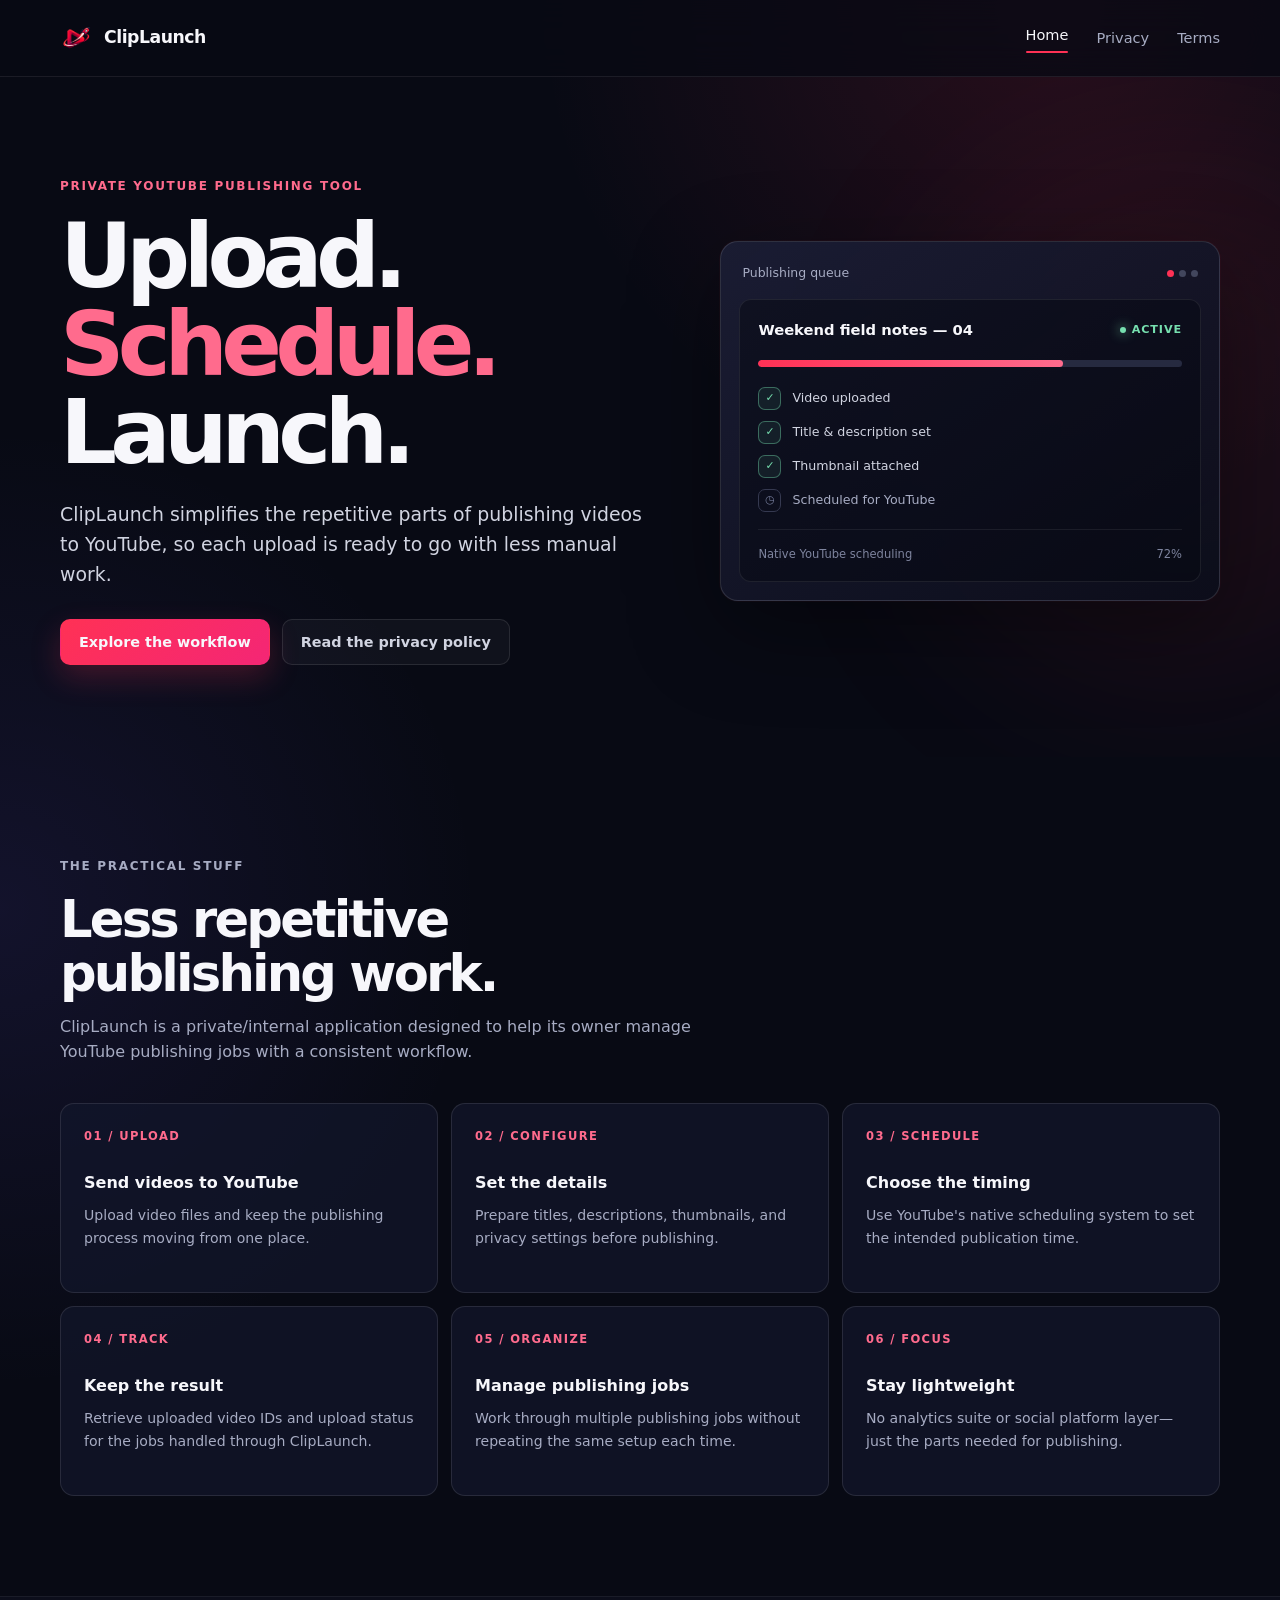
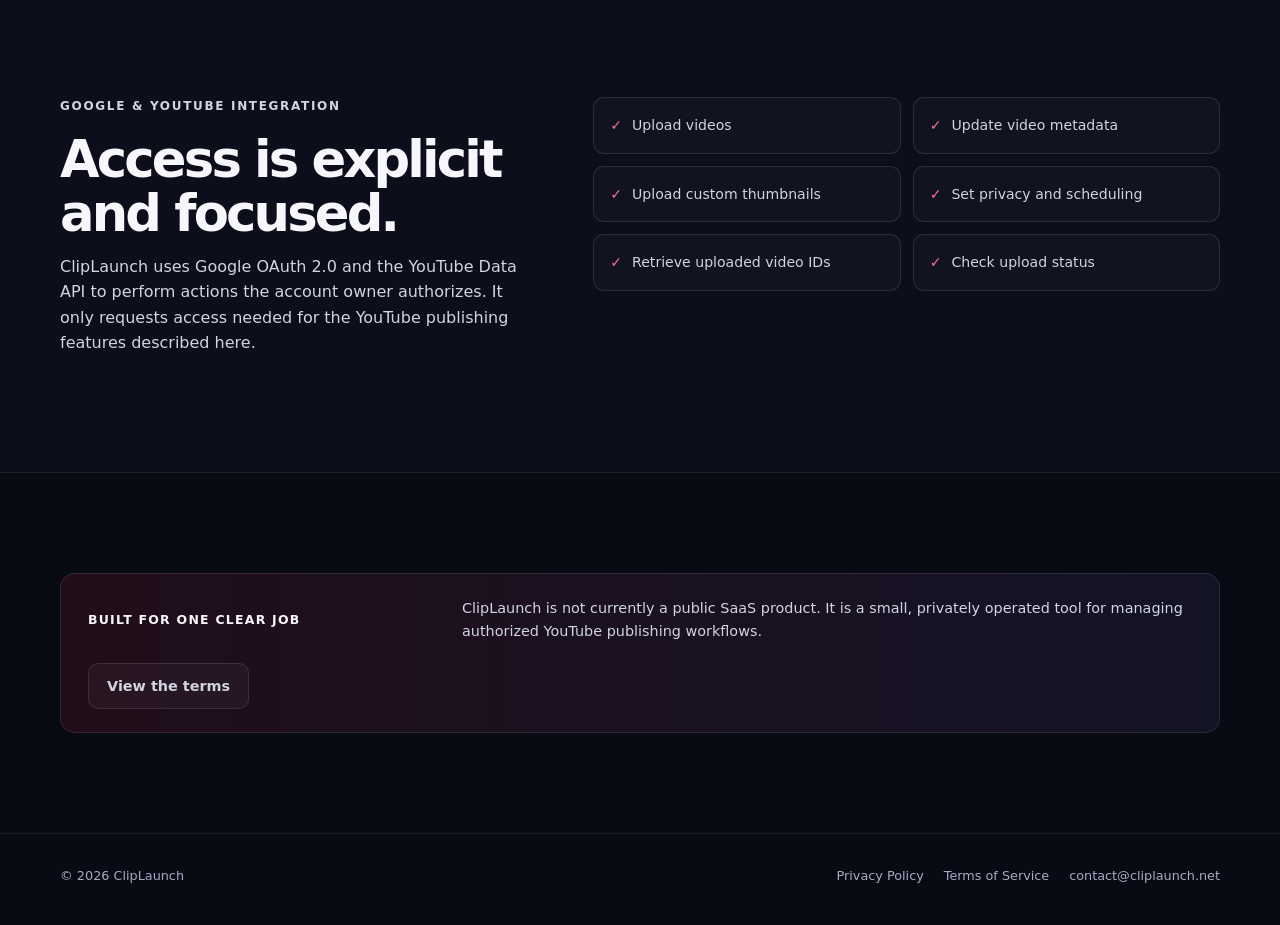
==== index.html @ d1818580 "Build ClipLaunch public website" ====
<!doctype html>
<html lang="en">
<head>
  <meta charset="utf-8">
  <meta name="viewport" content="width=device-width, initial-scale=1">
  <title>ClipLaunch — YouTube Publishing Automation</title>
  <meta name="description" content="ClipLaunch is a YouTube publishing automation tool for uploading, configuring, and scheduling videos through the YouTube Data API.">
  <meta name="theme-color" content="#080a14">
  <meta property="og:type" content="website">
  <meta property="og:title" content="ClipLaunch — YouTube Publishing Automation">
  <meta property="og:description" content="Upload, configure, and schedule YouTube videos with a focused publishing workflow.">
  <meta property="og:url" content="https://cliplaunch.net/">
  <meta property="og:image" content="https://cliplaunch.net/assets/cliplaunch-logo.png">
  <meta name="twitter:card" content="summary">
  <meta name="twitter:title" content="ClipLaunch — YouTube Publishing Automation">
  <meta name="twitter:description" content="Upload, configure, and schedule YouTube videos with a focused publishing workflow.">
  <link rel="icon" href="/assets/cliplaunch-logo.png" type="image/png">
  <link rel="stylesheet" href="/assets/styles.css">
</head>
<body>
  <a class="skip-link" href="#main">Skip to content</a>
  <header class="site-header">
    <div class="container nav">
      <a class="brand" href="/" aria-label="ClipLaunch home"><img src="/assets/cliplaunch-logo.png" alt=""><span>ClipLaunch</span></a>
      <nav class="nav-links" aria-label="Main navigation">
        <a href="/" aria-current="page">Home</a>
        <a href="/privacy">Privacy</a>
        <a href="/terms">Terms</a>
      </nav>
    </div>
  </header>

  <main id="main">
    <section class="hero">
      <div class="container hero-grid">
        <div>
          <p class="eyebrow">Private YouTube publishing tool</p>
          <h1>Upload.<br><span>Schedule.</span><br>Launch.</h1>
          <p class="lede">ClipLaunch simplifies the repetitive parts of publishing videos to YouTube, so each upload is ready to go with less manual work.</p>
          <div class="hero-actions">
            <a class="button button-primary" href="#what-it-does">Explore the workflow</a>
            <a class="button button-secondary" href="/privacy">Read the privacy policy</a>
          </div>
        </div>
        <div class="workflow-card" aria-label="Illustration of a ClipLaunch publishing job">
          <div class="workflow-top"><span>Publishing queue</span><span class="window-dots"><i></i><i></i><i></i></span></div>
          <div class="job-panel">
            <div class="job-title"><span>Weekend field notes — 04</span><span class="live-pill">Active</span></div>
            <div class="progress-track"><div class="progress-bar"></div></div>
            <div class="steps">
              <div class="step is-done"><span class="step-icon">✓</span><span>Video uploaded</span></div>
              <div class="step is-done"><span class="step-icon">✓</span><span>Title &amp; description set</span></div>
              <div class="step is-done"><span class="step-icon">✓</span><span>Thumbnail attached</span></div>
              <div class="step"><span class="step-icon">◷</span><span>Scheduled for YouTube</span></div>
            </div>
            <div class="card-foot"><span>Native YouTube scheduling</span><span>72%</span></div>
          </div>
        </div>
      </div>
    </section>

    <section class="section" id="what-it-does">
      <div class="container">
        <div class="section-heading">
          <p class="kicker">The practical stuff</p>
          <h2>Less repetitive publishing work.</h2>
          <p>ClipLaunch is a private/internal application designed to help its owner manage YouTube publishing jobs with a consistent workflow.</p>
        </div>
        <div class="feature-grid">
          <article class="feature-card"><div class="feature-number">01 / UPLOAD</div><h3>Send videos to YouTube</h3><p>Upload video files and keep the publishing process moving from one place.</p></article>
          <article class="feature-card"><div class="feature-number">02 / CONFIGURE</div><h3>Set the details</h3><p>Prepare titles, descriptions, thumbnails, and privacy settings before publishing.</p></article>
          <article class="feature-card"><div class="feature-number">03 / SCHEDULE</div><h3>Choose the timing</h3><p>Use YouTube's native scheduling system to set the intended publication time.</p></article>
          <article class="feature-card"><div class="feature-number">04 / TRACK</div><h3>Keep the result</h3><p>Retrieve uploaded video IDs and upload status for the jobs handled through ClipLaunch.</p></article>
          <article class="feature-card"><div class="feature-number">05 / ORGANIZE</div><h3>Manage publishing jobs</h3><p>Work through multiple publishing jobs without repeating the same setup each time.</p></article>
          <article class="feature-card"><div class="feature-number">06 / FOCUS</div><h3>Stay lightweight</h3><p>No analytics suite or social platform layer—just the parts needed for publishing.</p></article>
        </div>
      </div>
    </section>

    <section class="section section-tint" id="google-integration">
      <div class="container api-grid">
        <div class="api-copy">
          <p class="kicker">Google &amp; YouTube integration</p>
          <h2>Access is explicit and focused.</h2>
          <p>ClipLaunch uses Google OAuth 2.0 and the YouTube Data API to perform actions the account owner authorizes. It only requests access needed for the YouTube publishing features described here.</p>
        </div>
        <div class="api-list">
          <div class="list-item">Upload videos</div>
          <div class="list-item">Update video metadata</div>
          <div class="list-item">Upload custom thumbnails</div>
          <div class="list-item">Set privacy and scheduling</div>
          <div class="list-item">Retrieve uploaded video IDs</div>
          <div class="list-item">Check upload status</div>
        </div>
      </div>
    </section>

    <section class="section">
      <div class="container">
        <div class="trust-bar"><span class="trust-label">Built for one clear job</span><p>ClipLaunch is not currently a public SaaS product. It is a small, privately operated tool for managing authorized YouTube publishing workflows.</p><a class="button button-secondary" href="/terms">View the terms</a></div>
      </div>
    </section>
  </main>

  <footer class="site-footer">
    <div class="container footer-row"><p>© 2026 ClipLaunch</p><div class="footer-links"><a href="/privacy">Privacy Policy</a><a href="/terms">Terms of Service</a><a data-contact-email href="mailto:contact@cliplaunch.net">contact@cliplaunch.net</a></div></div>
  </footer>
  <script src="/assets/site-config.js"></script>
</body>
</html>
---- assets/styles.css ----
:root {
  --bg: #080a14;
  --bg-soft: #0d1020;
  --panel: rgba(20, 23, 41, 0.82);
  --panel-solid: #13172b;
  --line: rgba(255, 255, 255, 0.1);
  --text: #f7f7fb;
  --muted: #a7acc3;
  --muted-strong: #d1d4e1;
  --red: #ff3155;
  --pink: #ff6b8d;
  --purple: #9f83ff;
  --green: #76dfaf;
  --max: 1160px;
  color-scheme: dark;
  font-family: Inter, ui-sans-serif, system-ui, -apple-system, BlinkMacSystemFont, "Segoe UI", sans-serif;
  background: var(--bg);
  color: var(--text);
}

* { box-sizing: border-box; }
html { scroll-behavior: smooth; }
body {
  margin: 0;
  min-width: 320px;
  background:
    radial-gradient(circle at 82% 0%, rgba(255, 49, 85, 0.13), transparent 32rem),
    radial-gradient(circle at 0% 36%, rgba(117, 95, 255, 0.1), transparent 30rem),
    var(--bg);
  color: var(--text);
  line-height: 1.6;
}

body::before {
  content: "";
  position: fixed;
  inset: 0;
  z-index: -1;
  pointer-events: none;
  opacity: 0.12;
  background-image: linear-gradient(rgba(255,255,255,.05) 1px, transparent 1px), linear-gradient(90deg, rgba(255,255,255,.05) 1px, transparent 1px);
  background-size: 72px 72px;
  mask-image: linear-gradient(to bottom, black, transparent 70%);
}

a { color: inherit; }
.container { width: min(calc(100% - 40px), var(--max)); margin: 0 auto; }
.skip-link { position: absolute; left: -9999px; }
.skip-link:focus { left: 16px; top: 16px; z-index: 20; padding: 8px 12px; background: var(--text); color: var(--bg); border-radius: 8px; }

.site-header { position: sticky; top: 0; z-index: 10; border-bottom: 1px solid rgba(255,255,255,.08); background: rgba(8,10,20,.78); backdrop-filter: blur(18px); }
.nav { min-height: 76px; display: flex; align-items: center; justify-content: space-between; gap: 24px; }
.brand { display: inline-flex; align-items: center; gap: 11px; text-decoration: none; font-weight: 720; letter-spacing: -.03em; }
.brand img { width: 33px; height: 33px; object-fit: contain; }
.brand span { font-size: 1.08rem; }
.nav-links { display: flex; align-items: center; gap: 28px; color: var(--muted); font-size: .91rem; }
.nav-links a { text-decoration: none; transition: color .2s ease; }
.nav-links a:hover, .nav-links a[aria-current="page"] { color: var(--text); }
.nav-links a[aria-current="page"]::after { content: ""; display: block; height: 2px; margin-top: 4px; border-radius: 9px; background: var(--red); }

.hero { position: relative; padding: 100px 0 92px; overflow: hidden; }
.hero::after { content: ""; position: absolute; width: 520px; height: 520px; right: -160px; top: 90px; border-radius: 50%; background: rgba(255,49,85,.08); filter: blur(90px); pointer-events: none; }
.hero-grid { display: grid; grid-template-columns: minmax(0, 1.08fr) minmax(360px, .92fr); align-items: center; gap: 74px; }
.eyebrow, .kicker { margin: 0 0 17px; color: var(--pink); font-size: .75rem; font-weight: 760; letter-spacing: .14em; text-transform: uppercase; }
h1, h2, h3, p { margin-top: 0; }
h1 { max-width: 690px; margin-bottom: 22px; font-size: clamp(3.4rem, 7vw, 5.9rem); line-height: .98; letter-spacing: -.075em; }
h1 span { color: var(--pink); }
.lede { max-width: 590px; margin-bottom: 30px; color: var(--muted-strong); font-size: clamp(1.04rem, 1.8vw, 1.18rem); }
.hero-actions { display: flex; flex-wrap: wrap; gap: 12px; }
.button { display: inline-flex; align-items: center; justify-content: center; min-height: 46px; padding: 0 18px; border: 1px solid transparent; border-radius: 10px; font-size: .9rem; font-weight: 700; text-decoration: none; transition: transform .2s ease, border-color .2s ease, background .2s ease; }
.button:hover { transform: translateY(-2px); }
.button-primary { background: linear-gradient(135deg, var(--red), #f42675); box-shadow: 0 12px 30px rgba(255,49,85,.22); }
.button-secondary { border-color: var(--line); background: rgba(255,255,255,.035); color: var(--muted-strong); }
.button-secondary:hover { border-color: rgba(255,255,255,.22); background: rgba(255,255,255,.08); }

.workflow-card { position: relative; z-index: 1; padding: 18px; border: 1px solid rgba(255,255,255,.12); border-radius: 18px; background: linear-gradient(145deg, rgba(27,29,52,.96), rgba(12,14,27,.92)); box-shadow: 0 28px 90px rgba(0,0,0,.38), 0 0 0 1px rgba(255,49,85,.04); }
.workflow-top { display: flex; align-items: center; justify-content: space-between; padding: 3px 3px 16px; color: var(--muted); font-size: .78rem; }
.window-dots { display: flex; gap: 5px; }
.window-dots i { width: 7px; height: 7px; border-radius: 50%; background: #42465d; }
.window-dots i:first-child { background: var(--red); }
.job-panel { padding: 18px; border: 1px solid rgba(255,255,255,.08); border-radius: 12px; background: rgba(5,7,16,.46); }
.job-title { display: flex; justify-content: space-between; gap: 12px; margin-bottom: 18px; font-size: .92rem; font-weight: 700; }
.live-pill { display: inline-flex; align-items: center; gap: 6px; color: var(--green); font-size: .7rem; font-weight: 750; text-transform: uppercase; letter-spacing: .08em; }
.live-pill::before { content: ""; width: 6px; height: 6px; border-radius: 50%; background: var(--green); box-shadow: 0 0 12px var(--green); }
.progress-track { height: 7px; margin-bottom: 20px; border-radius: 10px; background: #262a40; overflow: hidden; }
.progress-bar { width: 72%; height: 100%; border-radius: inherit; background: linear-gradient(90deg, var(--red), var(--pink)); }
.steps { display: grid; gap: 11px; }
.step { display: flex; align-items: center; gap: 11px; color: var(--muted); font-size: .79rem; }
.step.is-done { color: var(--muted-strong); }
.step-icon { display: grid; place-items: center; width: 23px; height: 23px; border: 1px solid #353950; border-radius: 7px; color: #777e9d; font-size: .68rem; }
.step.is-done .step-icon { border-color: rgba(118,223,175,.4); color: var(--green); background: rgba(118,223,175,.08); }
.card-foot { display: flex; justify-content: space-between; gap: 12px; margin-top: 17px; padding-top: 15px; border-top: 1px solid rgba(255,255,255,.07); color: #7e849e; font-size: .72rem; }

.section { padding: 100px 0; }
.section-tint { border-top: 1px solid rgba(255,255,255,.06); border-bottom: 1px solid rgba(255,255,255,.06); background: rgba(16,18,34,.52); }
.section-heading { max-width: 670px; margin-bottom: 38px; }
h2 { margin-bottom: 13px; font-size: clamp(2rem, 4vw, 3.25rem); line-height: 1.05; letter-spacing: -.055em; }
.section-heading p { color: var(--muted); }
.feature-grid { display: grid; grid-template-columns: repeat(3, 1fr); gap: 13px; }
.feature-card { min-height: 190px; padding: 23px; border: 1px solid var(--line); border-radius: 14px; background: rgba(19,23,43,.72); }
.feature-number { margin-bottom: 25px; color: var(--pink); font-size: .72rem; font-weight: 760; letter-spacing: .12em; }
.feature-card h3 { margin-bottom: 8px; font-size: 1rem; }
.feature-card p { margin-bottom: 0; color: var(--muted); font-size: .88rem; }
.api-grid { display: grid; grid-template-columns: .85fr 1.15fr; gap: 70px; align-items: start; }
.api-copy p { color: var(--muted-strong); }
.api-list { display: grid; grid-template-columns: 1fr 1fr; gap: 12px; }
.list-item { display: flex; gap: 10px; padding: 16px; border: 1px solid var(--line); border-radius: 11px; color: var(--muted-strong); font-size: .88rem; background: rgba(255,255,255,.025); }
.list-item::before { content: "✓"; color: var(--pink); font-weight: 800; }
.trust-bar { display: flex; flex-wrap: wrap; align-items: center; justify-content: space-between; gap: 20px; padding: 23px 27px; border: 1px solid rgba(255,255,255,.1); border-radius: 15px; background: linear-gradient(90deg, rgba(255,49,85,.1), rgba(159,131,255,.08)); }
.trust-bar p { margin: 0; max-width: 730px; color: var(--muted-strong); font-size: .9rem; }
.trust-label { color: var(--text); font-size: .78rem; font-weight: 750; letter-spacing: .1em; text-transform: uppercase; }

.page-hero { padding: 80px 0 54px; border-bottom: 1px solid rgba(255,255,255,.07); }
.page-hero h1 { max-width: 760px; margin-bottom: 15px; font-size: clamp(2.8rem, 6vw, 4.6rem); }
.page-hero p { max-width: 690px; margin-bottom: 0; color: var(--muted); }
.legal-layout { display: grid; grid-template-columns: 190px minmax(0, 760px); gap: 75px; padding: 66px 0 105px; }
.legal-aside { position: sticky; top: 110px; align-self: start; }
.legal-aside p { color: var(--muted); font-size: .78rem; }
.legal-nav { display: grid; gap: 10px; padding-left: 13px; border-left: 1px solid var(--line); }
.legal-nav a { color: var(--muted); font-size: .8rem; text-decoration: none; }
.legal-nav a:hover { color: var(--pink); }
.legal-content h2 { margin: 44px 0 13px; font-size: 1.5rem; letter-spacing: -.035em; }
.legal-content h2:first-child { margin-top: 0; }
.legal-content h3 { margin: 27px 0 8px; font-size: 1rem; }
.legal-content p, .legal-content li { color: var(--muted-strong); font-size: .94rem; }
.legal-content ul { margin: 0 0 20px; padding-left: 22px; }
.legal-content li { margin: 7px 0; }
.legal-content a { color: var(--pink); }
.notice { margin: 0 0 35px; padding: 17px 19px; border-left: 3px solid var(--pink); background: rgba(255,49,85,.07); color: var(--muted-strong); font-size: .88rem; }

.site-footer { padding: 32px 0 38px; border-top: 1px solid rgba(255,255,255,.08); }
.footer-row { display: flex; align-items: center; justify-content: space-between; gap: 22px; }
.footer-row p, .footer-links { margin: 0; color: var(--muted); font-size: .8rem; }
.footer-links { display: flex; flex-wrap: wrap; gap: 20px; }
.footer-links a { text-decoration: none; }
.footer-links a:hover { color: var(--text); }

@media (max-width: 820px) {
  .hero-grid, .api-grid { grid-template-columns: 1fr; gap: 44px; }
  .hero { padding-top: 70px; }
  .feature-grid { grid-template-columns: 1fr 1fr; }
  .legal-layout { grid-template-columns: 1fr; gap: 34px; }
  .legal-aside { position: static; }
  .legal-nav { display: flex; flex-wrap: wrap; gap: 12px 20px; padding: 0; border: 0; }
}

@media (max-width: 560px) {
  .container { width: min(calc(100% - 30px), var(--max)); }
  .nav { min-height: 68px; }
  .nav-links { gap: 13px; font-size: .78rem; }
  .nav-links a[aria-current="page"]::after { margin-top: 2px; }
  h1 { font-size: clamp(3rem, 17vw, 4.2rem); }
  .hero { padding: 58px 0 70px; }
  .section { padding: 70px 0; }
  .feature-grid, .api-list { grid-template-columns: 1fr; }
  .workflow-card { padding: 12px; }
  .job-panel { padding: 14px; }
  .footer-row { align-items: flex-start; flex-direction: column; }
}
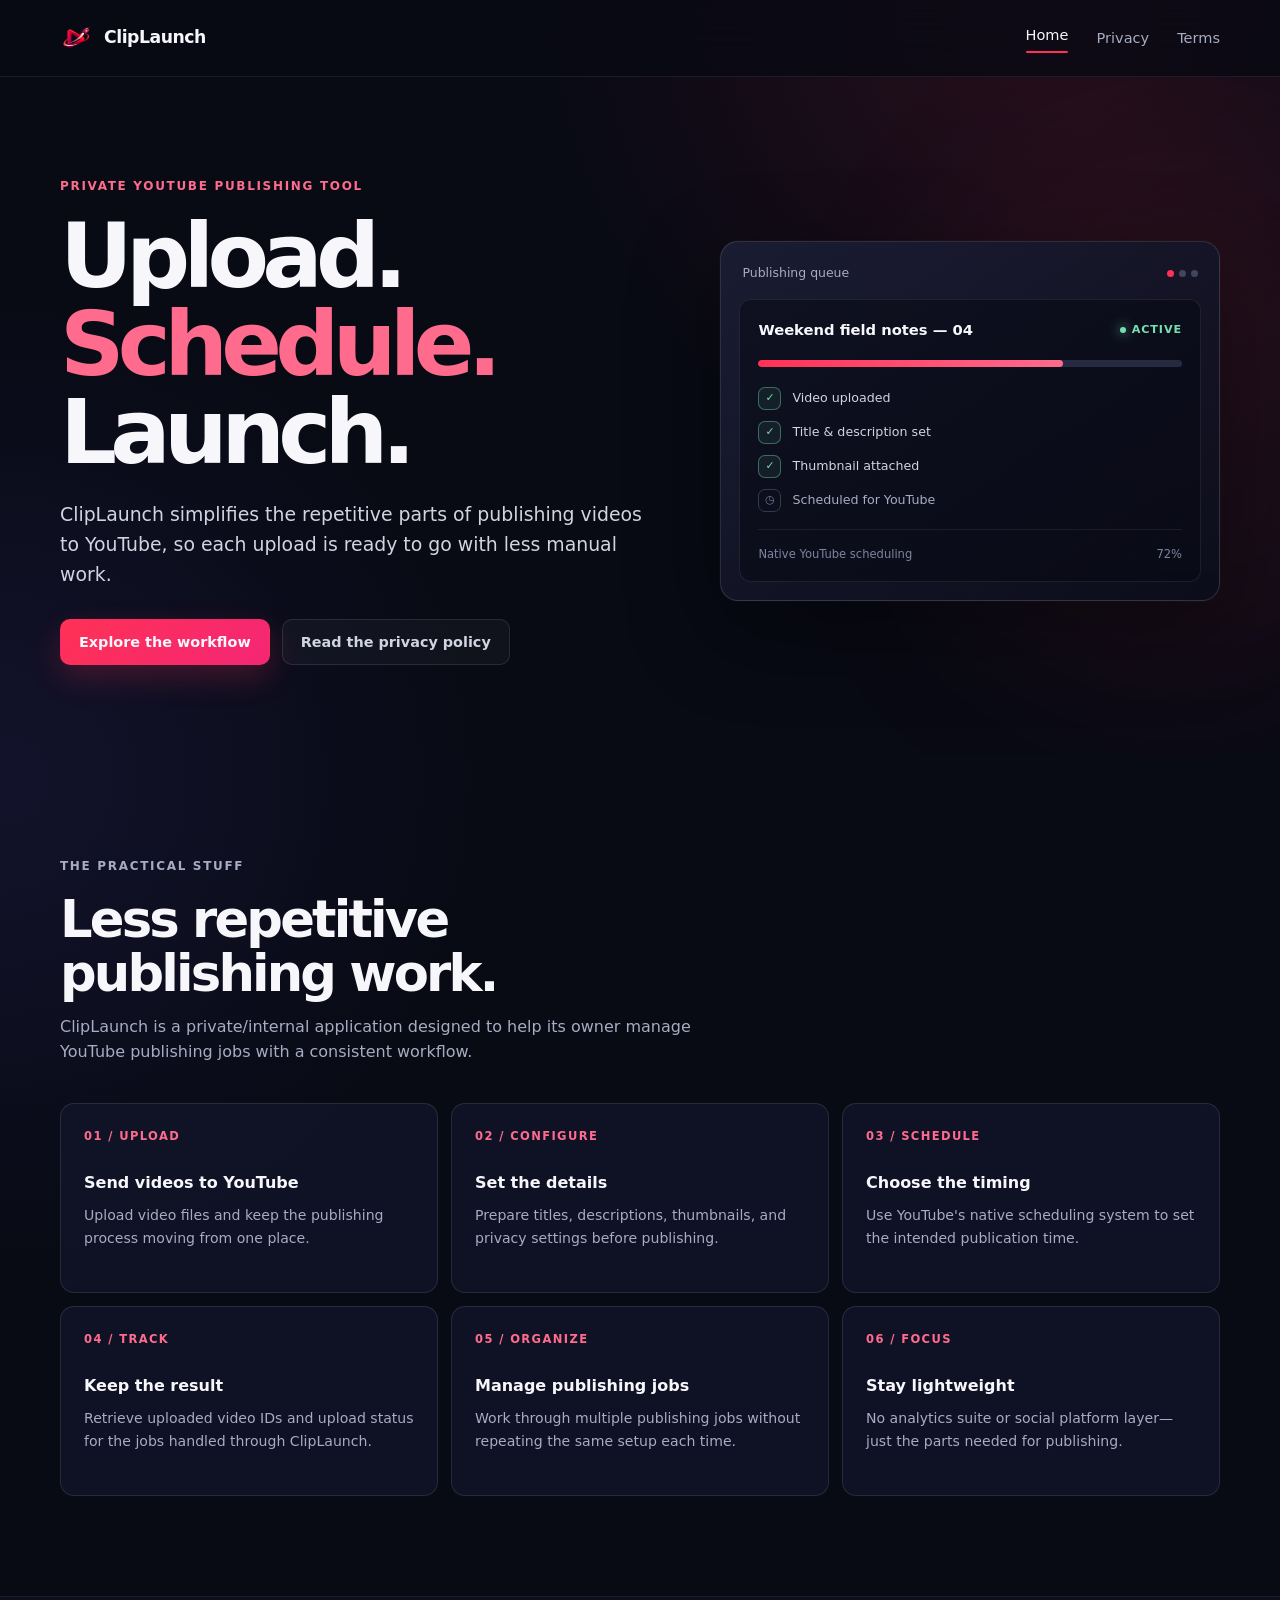
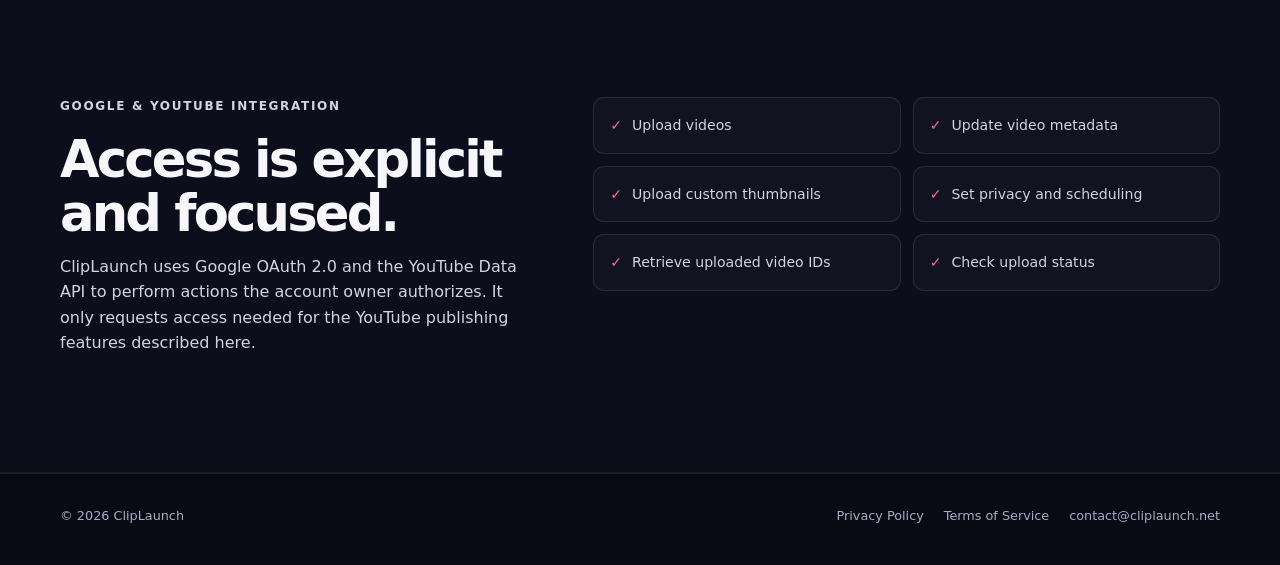
==== commit 02b25cbd: "Remove homepage trust section" ====
--- a/index.html
+++ b/index.html
@@ -95,11 +95,6 @@
       </div>
     </section>
 
-    <section class="section">
-      <div class="container">
-        <div class="trust-bar"><span class="trust-label">Built for one clear job</span><p>ClipLaunch is not currently a public SaaS product. It is a small, privately operated tool for managing authorized YouTube publishing workflows.</p><a class="button button-secondary" href="/terms">View the terms</a></div>
-      </div>
-    </section>
   </main>
 
   <footer class="site-footer">
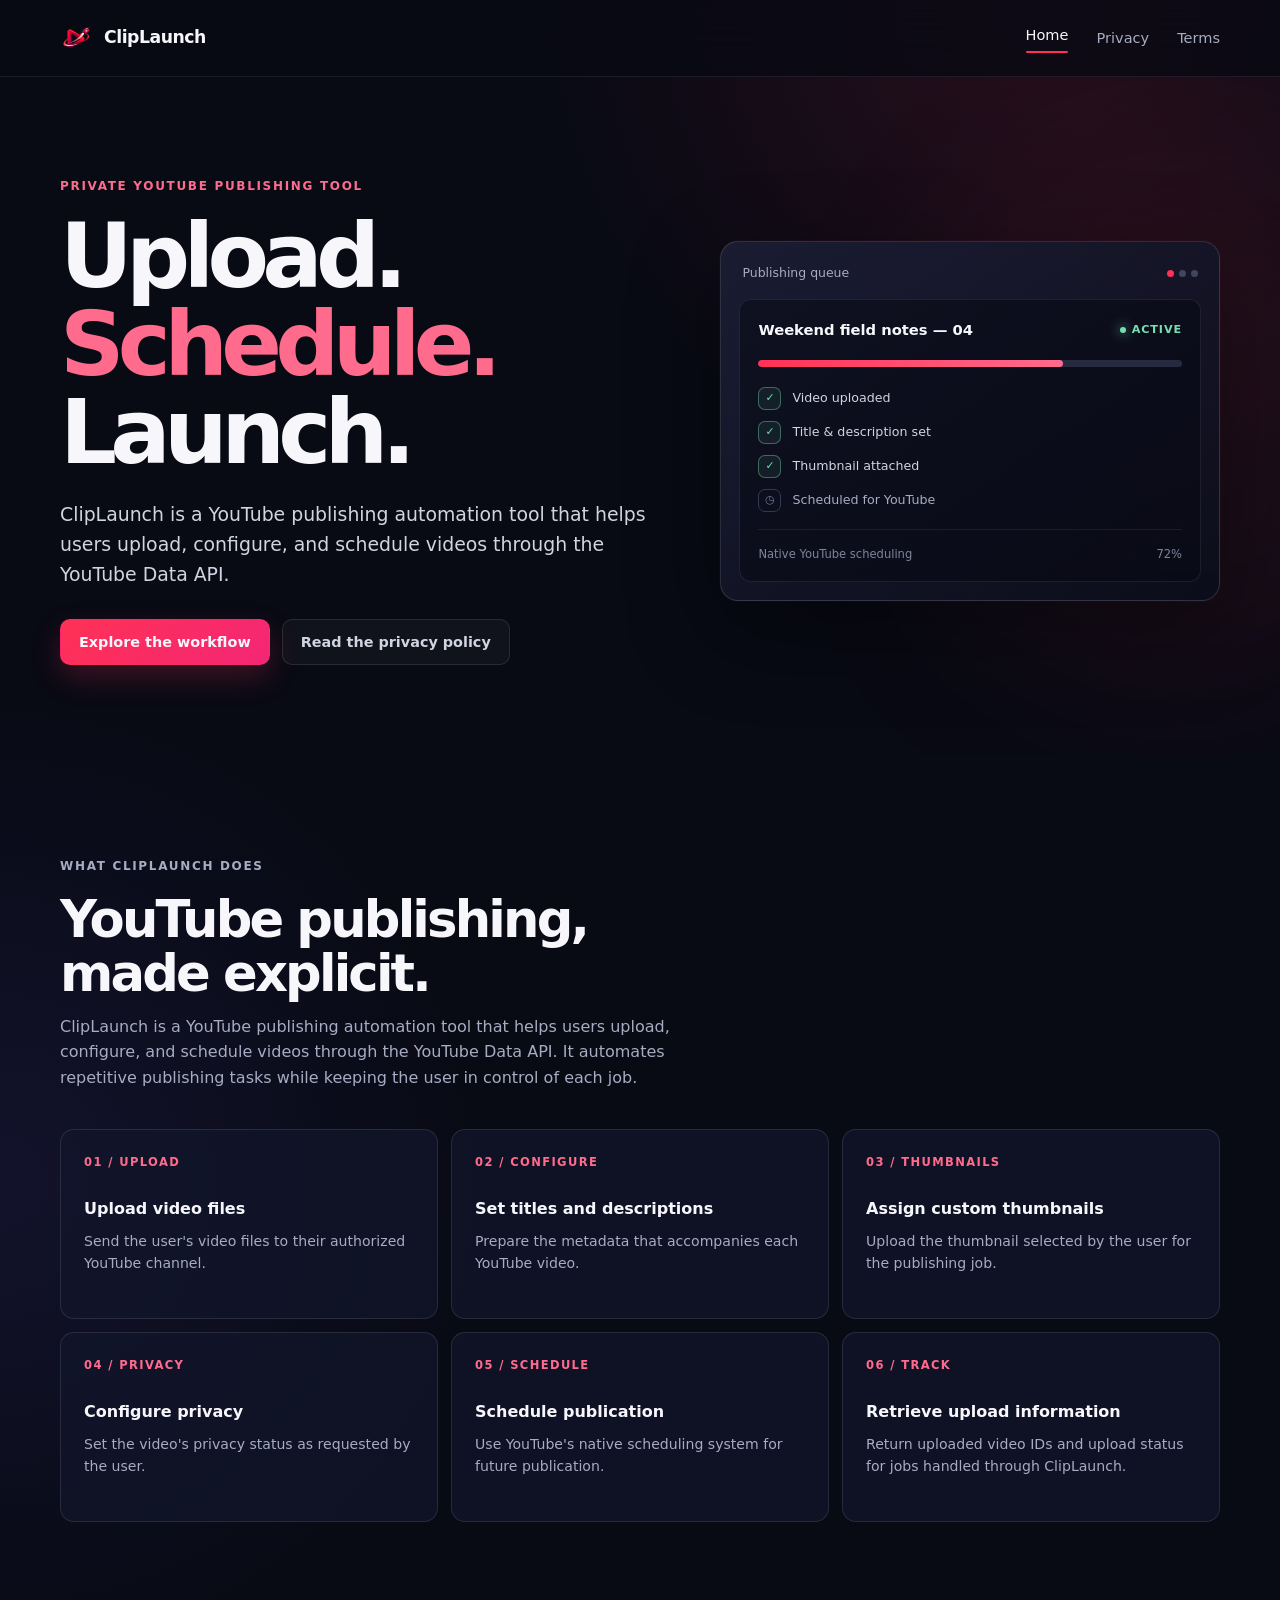
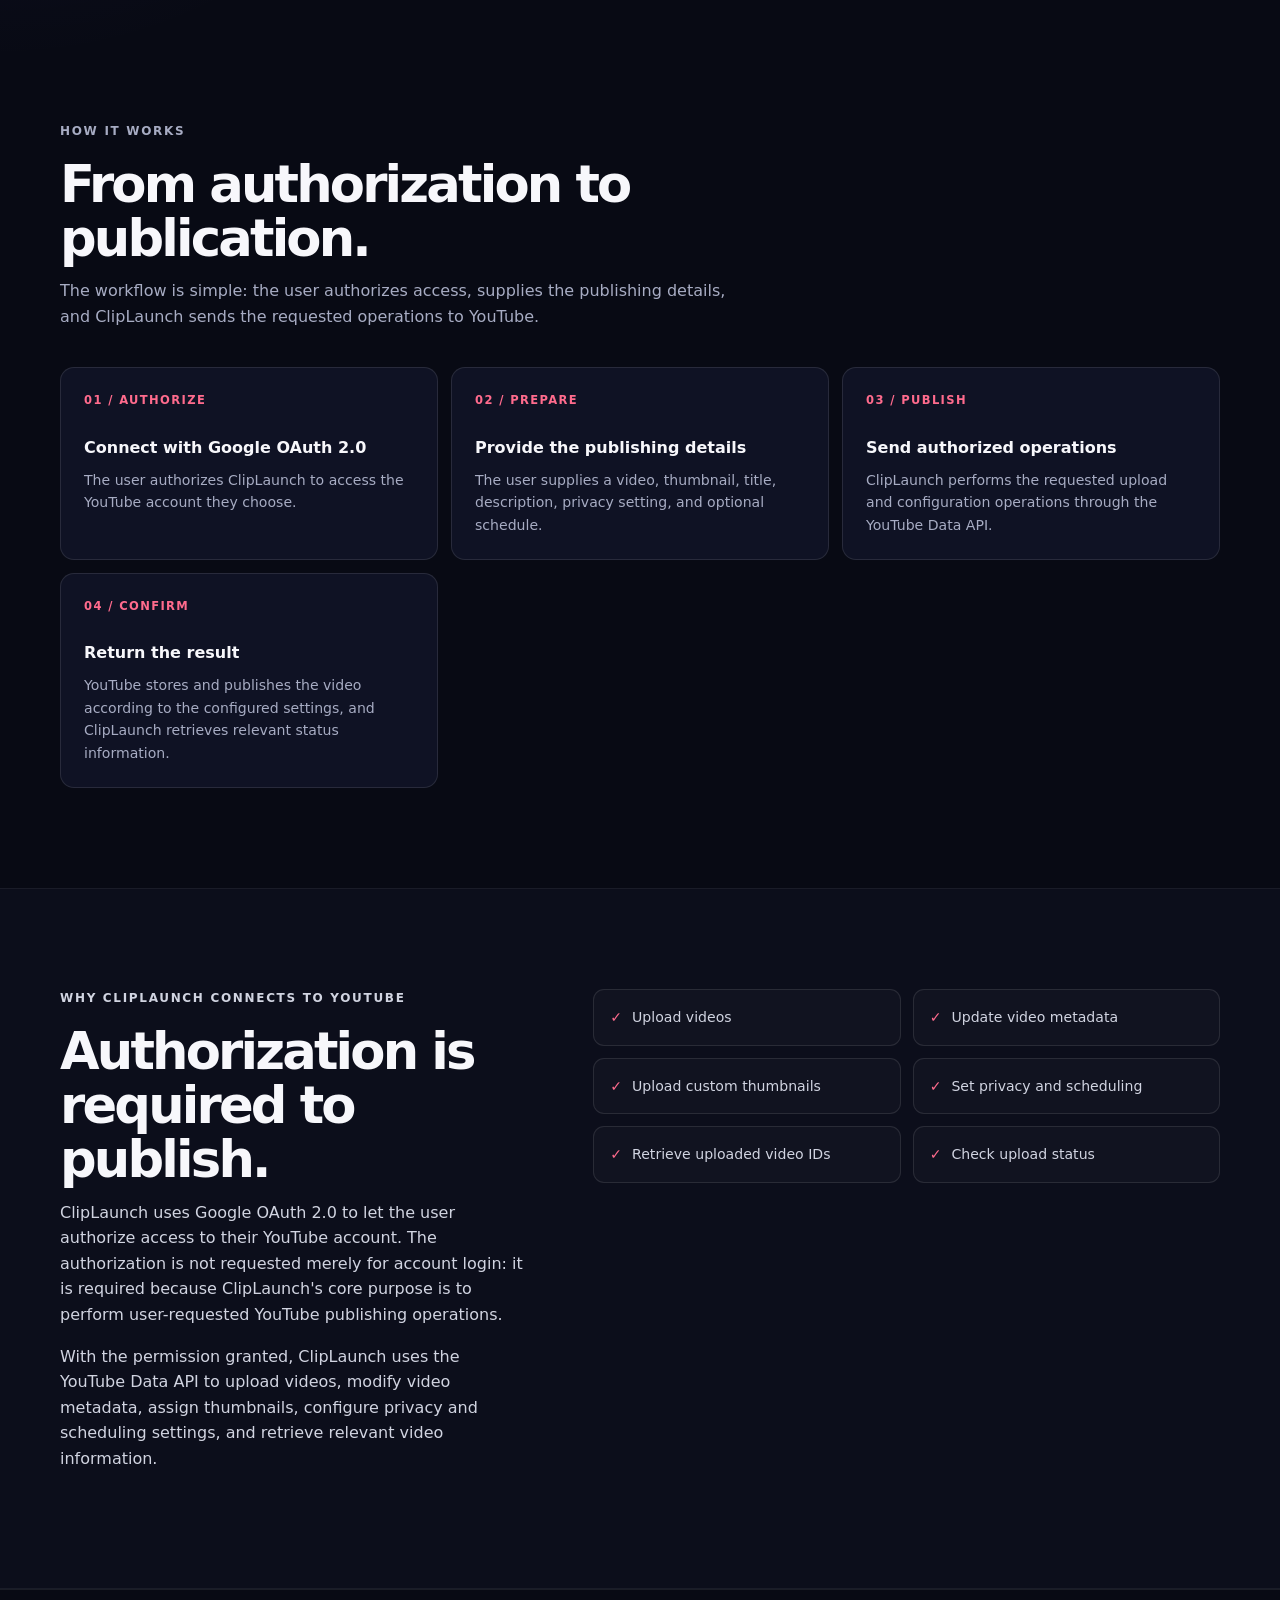
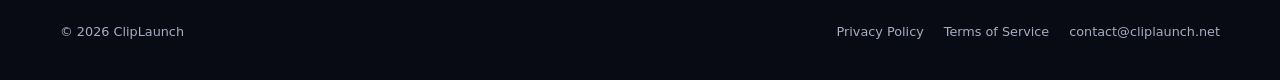
==== commit f5be1859: "Clarify homepage purpose for OAuth review" ====
--- a/index.html
+++ b/index.html
@@ -24,8 +24,8 @@
       <a class="brand" href="/" aria-label="ClipLaunch home"><img src="/assets/cliplaunch-logo.png" alt=""><span>ClipLaunch</span></a>
       <nav class="nav-links" aria-label="Main navigation">
         <a href="/" aria-current="page">Home</a>
-        <a href="/privacy">Privacy</a>
-        <a href="/terms">Terms</a>
+        <a href="/privacy/">Privacy</a>
+        <a href="/terms/">Terms</a>
       </nav>
     </div>
   </header>
@@ -36,10 +36,10 @@
         <div>
           <p class="eyebrow">Private YouTube publishing tool</p>
           <h1>Upload.<br><span>Schedule.</span><br>Launch.</h1>
-          <p class="lede">ClipLaunch simplifies the repetitive parts of publishing videos to YouTube, so each upload is ready to go with less manual work.</p>
+          <p class="lede">ClipLaunch is a YouTube publishing automation tool that helps users upload, configure, and schedule videos through the YouTube Data API.</p>
           <div class="hero-actions">
             <a class="button button-primary" href="#what-it-does">Explore the workflow</a>
-            <a class="button button-secondary" href="/privacy">Read the privacy policy</a>
+            <a class="button button-secondary" href="/privacy/">Read the privacy policy</a>
           </div>
         </div>
         <div class="workflow-card" aria-label="Illustration of a ClipLaunch publishing job">
@@ -62,27 +62,44 @@
     <section class="section" id="what-it-does">
       <div class="container">
         <div class="section-heading">
-          <p class="kicker">The practical stuff</p>
-          <h2>Less repetitive publishing work.</h2>
-          <p>ClipLaunch is a private/internal application designed to help its owner manage YouTube publishing jobs with a consistent workflow.</p>
+          <p class="kicker">What ClipLaunch does</p>
+          <h2>YouTube publishing, made explicit.</h2>
+          <p>ClipLaunch is a YouTube publishing automation tool that helps users upload, configure, and schedule videos through the YouTube Data API. It automates repetitive publishing tasks while keeping the user in control of each job.</p>
         </div>
         <div class="feature-grid">
-          <article class="feature-card"><div class="feature-number">01 / UPLOAD</div><h3>Send videos to YouTube</h3><p>Upload video files and keep the publishing process moving from one place.</p></article>
-          <article class="feature-card"><div class="feature-number">02 / CONFIGURE</div><h3>Set the details</h3><p>Prepare titles, descriptions, thumbnails, and privacy settings before publishing.</p></article>
-          <article class="feature-card"><div class="feature-number">03 / SCHEDULE</div><h3>Choose the timing</h3><p>Use YouTube's native scheduling system to set the intended publication time.</p></article>
-          <article class="feature-card"><div class="feature-number">04 / TRACK</div><h3>Keep the result</h3><p>Retrieve uploaded video IDs and upload status for the jobs handled through ClipLaunch.</p></article>
-          <article class="feature-card"><div class="feature-number">05 / ORGANIZE</div><h3>Manage publishing jobs</h3><p>Work through multiple publishing jobs without repeating the same setup each time.</p></article>
-          <article class="feature-card"><div class="feature-number">06 / FOCUS</div><h3>Stay lightweight</h3><p>No analytics suite or social platform layer—just the parts needed for publishing.</p></article>
+          <article class="feature-card"><div class="feature-number">01 / UPLOAD</div><h3>Upload video files</h3><p>Send the user's video files to their authorized YouTube channel.</p></article>
+          <article class="feature-card"><div class="feature-number">02 / CONFIGURE</div><h3>Set titles and descriptions</h3><p>Prepare the metadata that accompanies each YouTube video.</p></article>
+          <article class="feature-card"><div class="feature-number">03 / THUMBNAILS</div><h3>Assign custom thumbnails</h3><p>Upload the thumbnail selected by the user for the publishing job.</p></article>
+          <article class="feature-card"><div class="feature-number">04 / PRIVACY</div><h3>Configure privacy</h3><p>Set the video's privacy status as requested by the user.</p></article>
+          <article class="feature-card"><div class="feature-number">05 / SCHEDULE</div><h3>Schedule publication</h3><p>Use YouTube's native scheduling system for future publication.</p></article>
+          <article class="feature-card"><div class="feature-number">06 / TRACK</div><h3>Retrieve upload information</h3><p>Return uploaded video IDs and upload status for jobs handled through ClipLaunch.</p></article>
         </div>
       </div>
     </section>
 
-    <section class="section section-tint" id="google-integration">
+    <section class="section" id="how-it-works">
+      <div class="container">
+        <div class="section-heading">
+          <p class="kicker">How it works</p>
+          <h2>From authorization to publication.</h2>
+          <p>The workflow is simple: the user authorizes access, supplies the publishing details, and ClipLaunch sends the requested operations to YouTube.</p>
+        </div>
+        <div class="feature-grid">
+          <article class="feature-card"><div class="feature-number">01 / AUTHORIZE</div><h3>Connect with Google OAuth 2.0</h3><p>The user authorizes ClipLaunch to access the YouTube account they choose.</p></article>
+          <article class="feature-card"><div class="feature-number">02 / PREPARE</div><h3>Provide the publishing details</h3><p>The user supplies a video, thumbnail, title, description, privacy setting, and optional schedule.</p></article>
+          <article class="feature-card"><div class="feature-number">03 / PUBLISH</div><h3>Send authorized operations</h3><p>ClipLaunch performs the requested upload and configuration operations through the YouTube Data API.</p></article>
+          <article class="feature-card"><div class="feature-number">04 / CONFIRM</div><h3>Return the result</h3><p>YouTube stores and publishes the video according to the configured settings, and ClipLaunch retrieves relevant status information.</p></article>
+        </div>
+      </div>
+    </section>
+
+    <section class="section section-tint" id="why-youtube">
       <div class="container api-grid">
         <div class="api-copy">
-          <p class="kicker">Google &amp; YouTube integration</p>
-          <h2>Access is explicit and focused.</h2>
-          <p>ClipLaunch uses Google OAuth 2.0 and the YouTube Data API to perform actions the account owner authorizes. It only requests access needed for the YouTube publishing features described here.</p>
+          <p class="kicker">Why ClipLaunch connects to YouTube</p>
+          <h2>Authorization is required to publish.</h2>
+          <p>ClipLaunch uses Google OAuth 2.0 to let the user authorize access to their YouTube account. The authorization is not requested merely for account login: it is required because ClipLaunch's core purpose is to perform user-requested YouTube publishing operations.</p>
+          <p>With the permission granted, ClipLaunch uses the YouTube Data API to upload videos, modify video metadata, assign thumbnails, configure privacy and scheduling settings, and retrieve relevant video information.</p>
         </div>
         <div class="api-list">
           <div class="list-item">Upload videos</div>
@@ -98,7 +115,7 @@
   </main>
 
   <footer class="site-footer">
-    <div class="container footer-row"><p>© 2026 ClipLaunch</p><div class="footer-links"><a href="/privacy">Privacy Policy</a><a href="/terms">Terms of Service</a><a data-contact-email href="mailto:contact@cliplaunch.net">contact@cliplaunch.net</a></div></div>
+    <div class="container footer-row"><p>© 2026 ClipLaunch</p><div class="footer-links"><a href="/privacy/">Privacy Policy</a><a href="/terms/">Terms of Service</a><a data-contact-email href="mailto:contact@cliplaunch.net">contact@cliplaunch.net</a></div></div>
   </footer>
   <script src="/assets/site-config.js"></script>
 </body>
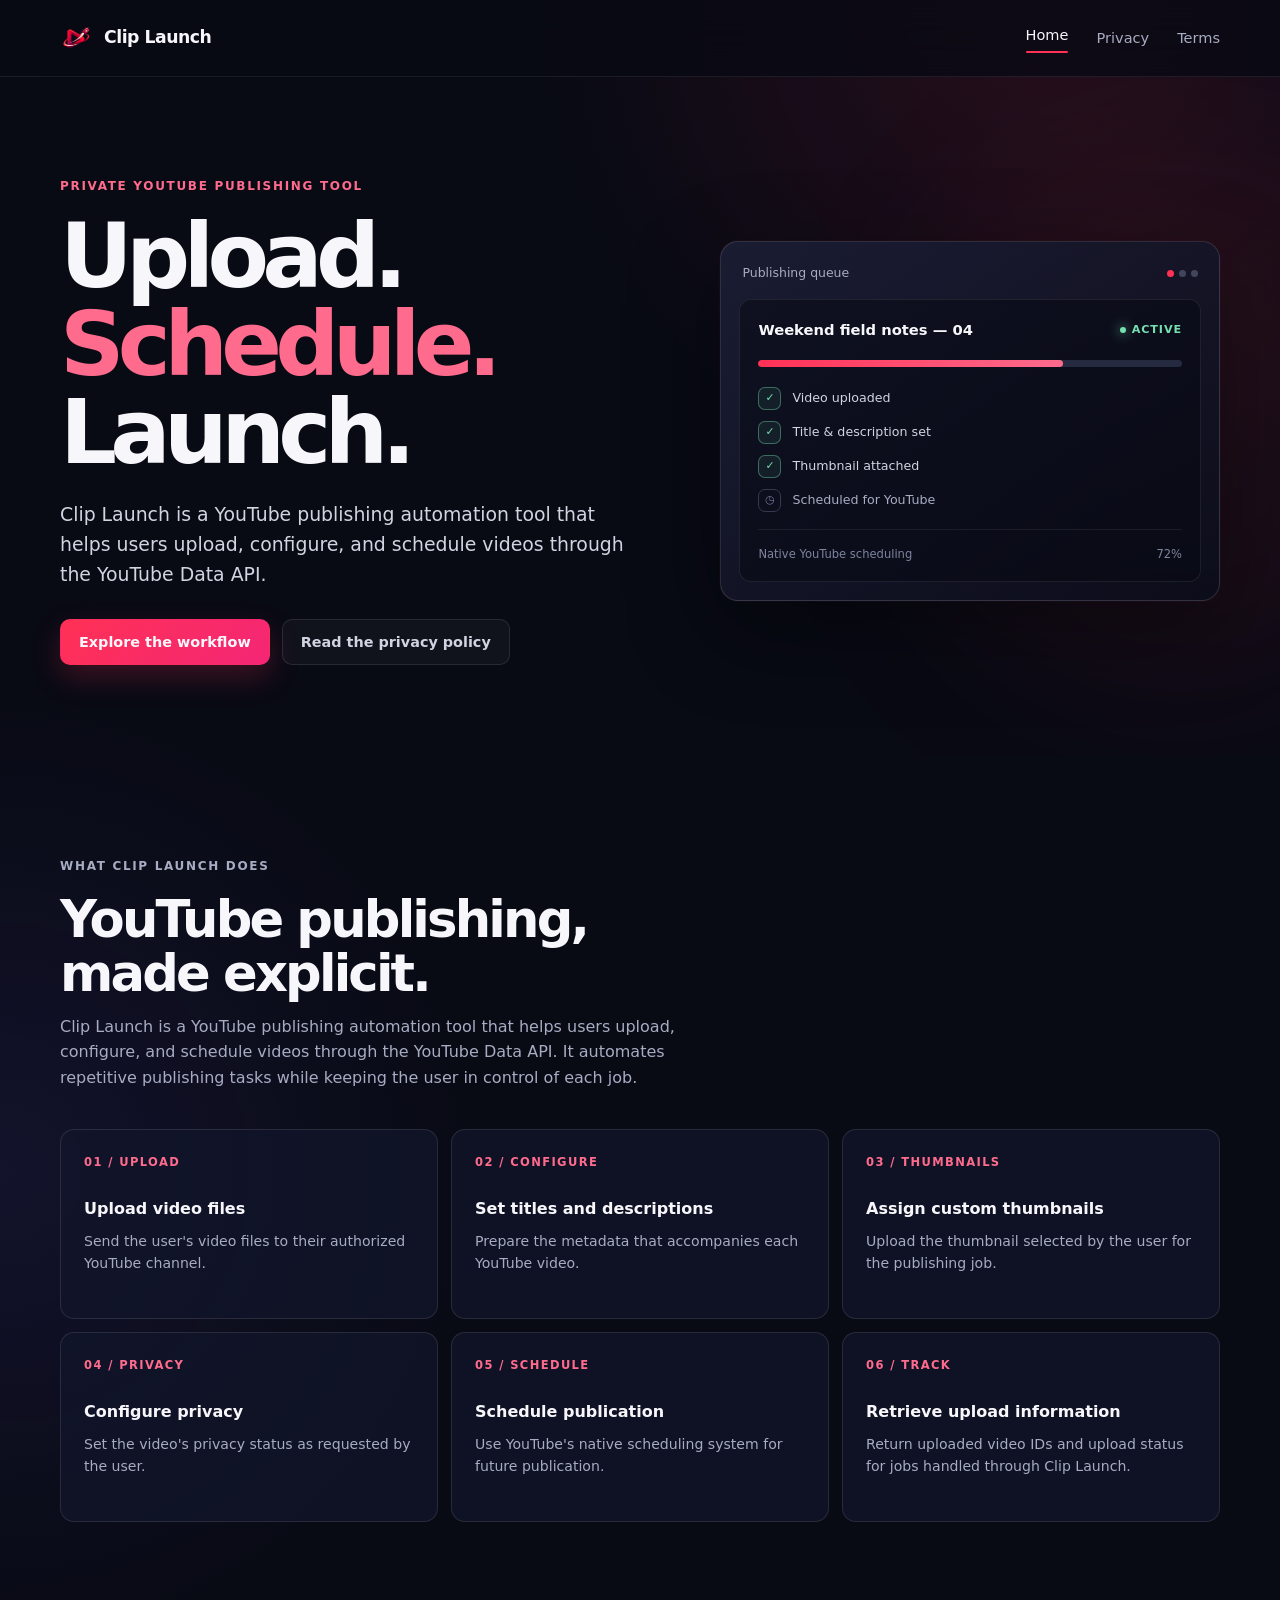
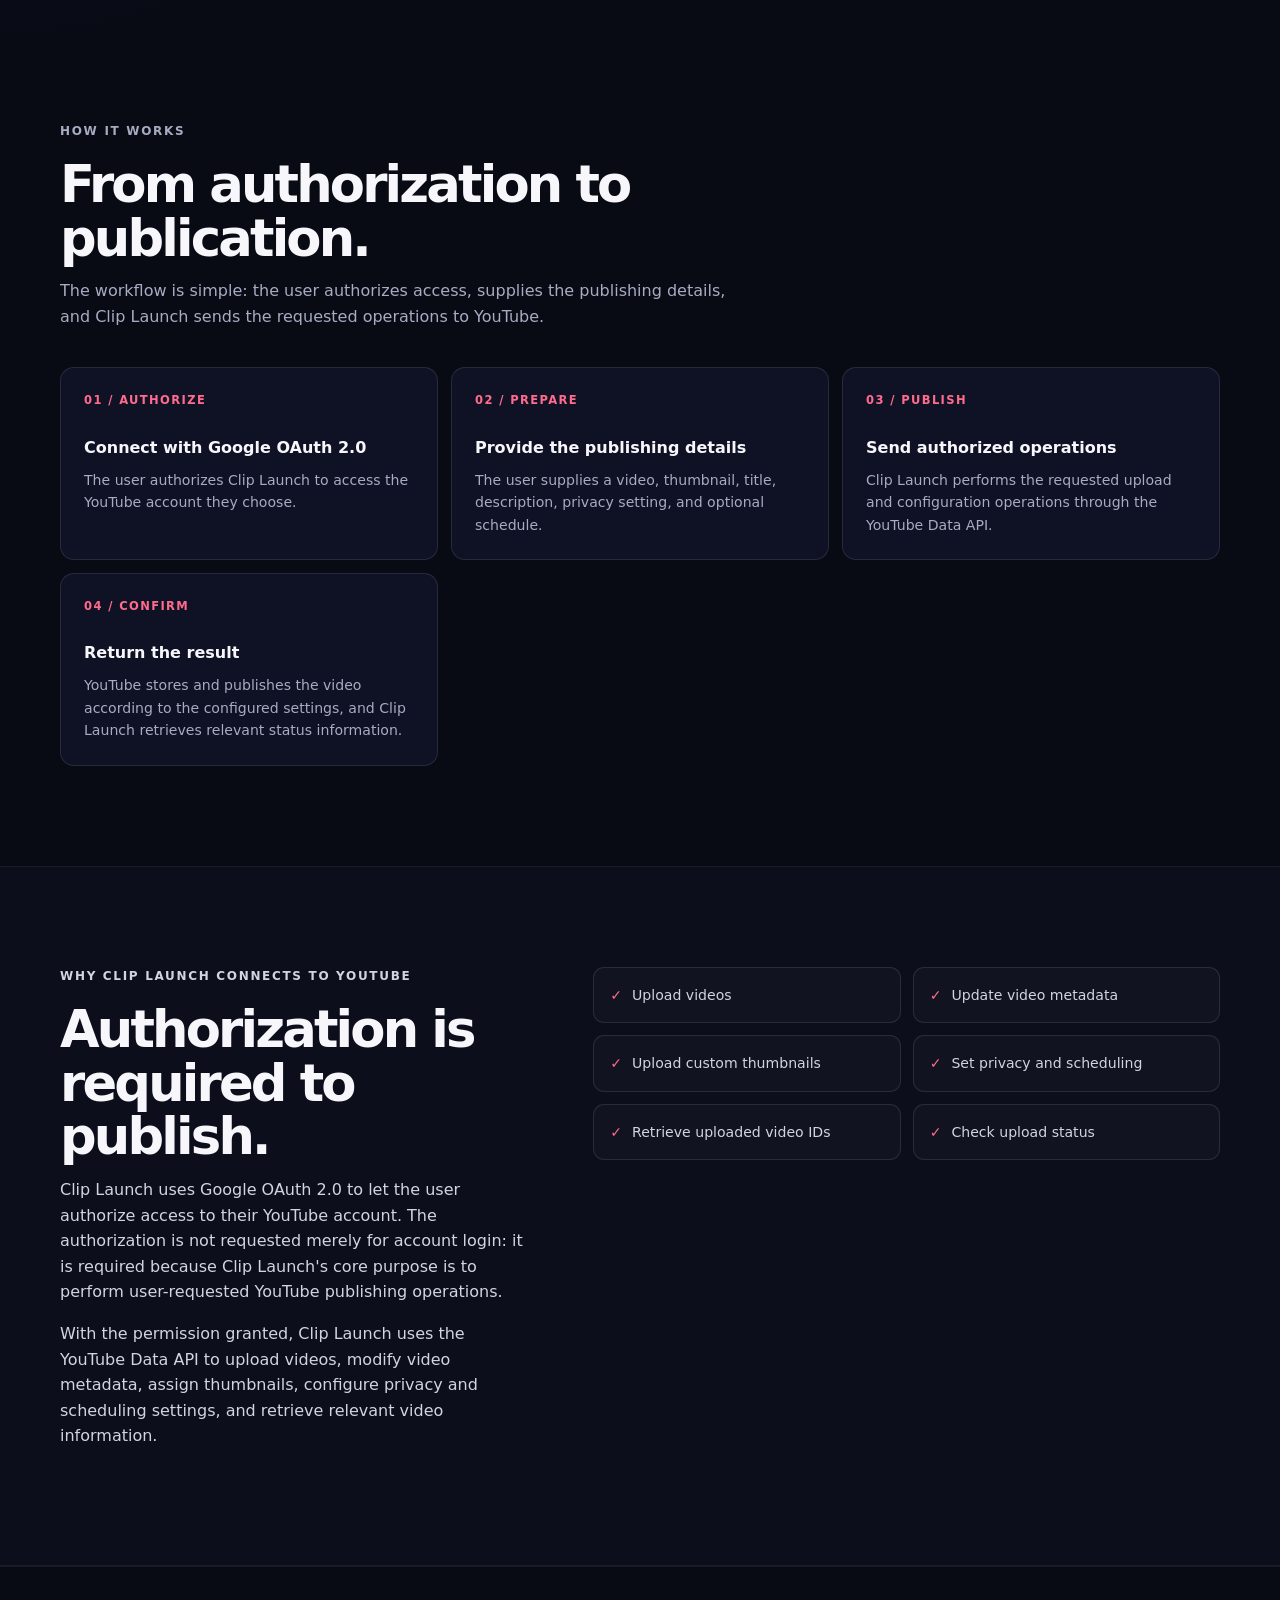
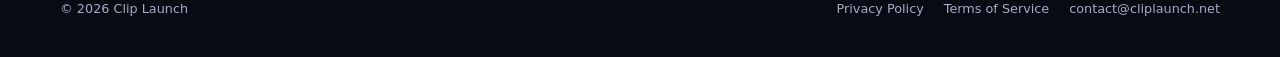
==== commit 2568404a: "Match website name to Clip Launch OAuth branding" ====
--- a/index.html
+++ b/index.html
@@ -3,16 +3,16 @@
 <head>
   <meta charset="utf-8">
   <meta name="viewport" content="width=device-width, initial-scale=1">
-  <title>ClipLaunch — YouTube Publishing Automation</title>
-  <meta name="description" content="ClipLaunch is a YouTube publishing automation tool for uploading, configuring, and scheduling videos through the YouTube Data API.">
+  <title>Clip Launch — YouTube Publishing Automation</title>
+  <meta name="description" content="Clip Launch is a YouTube publishing automation tool for uploading, configuring, and scheduling videos through the YouTube Data API.">
   <meta name="theme-color" content="#080a14">
   <meta property="og:type" content="website">
-  <meta property="og:title" content="ClipLaunch — YouTube Publishing Automation">
+  <meta property="og:title" content="Clip Launch — YouTube Publishing Automation">
   <meta property="og:description" content="Upload, configure, and schedule YouTube videos with a focused publishing workflow.">
   <meta property="og:url" content="https://cliplaunch.net/">
   <meta property="og:image" content="https://cliplaunch.net/assets/cliplaunch-logo.png">
   <meta name="twitter:card" content="summary">
-  <meta name="twitter:title" content="ClipLaunch — YouTube Publishing Automation">
+  <meta name="twitter:title" content="Clip Launch — YouTube Publishing Automation">
   <meta name="twitter:description" content="Upload, configure, and schedule YouTube videos with a focused publishing workflow.">
   <link rel="icon" href="/assets/cliplaunch-logo.png" type="image/png">
   <link rel="stylesheet" href="/assets/styles.css">
@@ -21,7 +21,7 @@
   <a class="skip-link" href="#main">Skip to content</a>
   <header class="site-header">
     <div class="container nav">
-      <a class="brand" href="/" aria-label="ClipLaunch home"><img src="/assets/cliplaunch-logo.png" alt=""><span>ClipLaunch</span></a>
+      <a class="brand" href="/" aria-label="Clip Launch home"><img src="/assets/cliplaunch-logo.png" alt=""><span>Clip Launch</span></a>
       <nav class="nav-links" aria-label="Main navigation">
         <a href="/" aria-current="page">Home</a>
         <a href="/privacy/">Privacy</a>
@@ -36,13 +36,13 @@
         <div>
           <p class="eyebrow">Private YouTube publishing tool</p>
           <h1>Upload.<br><span>Schedule.</span><br>Launch.</h1>
-          <p class="lede">ClipLaunch is a YouTube publishing automation tool that helps users upload, configure, and schedule videos through the YouTube Data API.</p>
+          <p class="lede">Clip Launch is a YouTube publishing automation tool that helps users upload, configure, and schedule videos through the YouTube Data API.</p>
           <div class="hero-actions">
             <a class="button button-primary" href="#what-it-does">Explore the workflow</a>
             <a class="button button-secondary" href="/privacy/">Read the privacy policy</a>
           </div>
         </div>
-        <div class="workflow-card" aria-label="Illustration of a ClipLaunch publishing job">
+        <div class="workflow-card" aria-label="Illustration of a Clip Launch publishing job">
           <div class="workflow-top"><span>Publishing queue</span><span class="window-dots"><i></i><i></i><i></i></span></div>
           <div class="job-panel">
             <div class="job-title"><span>Weekend field notes — 04</span><span class="live-pill">Active</span></div>
@@ -62,9 +62,9 @@
     <section class="section" id="what-it-does">
       <div class="container">
         <div class="section-heading">
-          <p class="kicker">What ClipLaunch does</p>
+          <p class="kicker">What Clip Launch does</p>
           <h2>YouTube publishing, made explicit.</h2>
-          <p>ClipLaunch is a YouTube publishing automation tool that helps users upload, configure, and schedule videos through the YouTube Data API. It automates repetitive publishing tasks while keeping the user in control of each job.</p>
+          <p>Clip Launch is a YouTube publishing automation tool that helps users upload, configure, and schedule videos through the YouTube Data API. It automates repetitive publishing tasks while keeping the user in control of each job.</p>
         </div>
         <div class="feature-grid">
           <article class="feature-card"><div class="feature-number">01 / UPLOAD</div><h3>Upload video files</h3><p>Send the user's video files to their authorized YouTube channel.</p></article>
@@ -72,7 +72,7 @@
           <article class="feature-card"><div class="feature-number">03 / THUMBNAILS</div><h3>Assign custom thumbnails</h3><p>Upload the thumbnail selected by the user for the publishing job.</p></article>
           <article class="feature-card"><div class="feature-number">04 / PRIVACY</div><h3>Configure privacy</h3><p>Set the video's privacy status as requested by the user.</p></article>
           <article class="feature-card"><div class="feature-number">05 / SCHEDULE</div><h3>Schedule publication</h3><p>Use YouTube's native scheduling system for future publication.</p></article>
-          <article class="feature-card"><div class="feature-number">06 / TRACK</div><h3>Retrieve upload information</h3><p>Return uploaded video IDs and upload status for jobs handled through ClipLaunch.</p></article>
+          <article class="feature-card"><div class="feature-number">06 / TRACK</div><h3>Retrieve upload information</h3><p>Return uploaded video IDs and upload status for jobs handled through Clip Launch.</p></article>
         </div>
       </div>
     </section>
@@ -82,13 +82,13 @@
         <div class="section-heading">
           <p class="kicker">How it works</p>
           <h2>From authorization to publication.</h2>
-          <p>The workflow is simple: the user authorizes access, supplies the publishing details, and ClipLaunch sends the requested operations to YouTube.</p>
+          <p>The workflow is simple: the user authorizes access, supplies the publishing details, and Clip Launch sends the requested operations to YouTube.</p>
         </div>
         <div class="feature-grid">
-          <article class="feature-card"><div class="feature-number">01 / AUTHORIZE</div><h3>Connect with Google OAuth 2.0</h3><p>The user authorizes ClipLaunch to access the YouTube account they choose.</p></article>
+          <article class="feature-card"><div class="feature-number">01 / AUTHORIZE</div><h3>Connect with Google OAuth 2.0</h3><p>The user authorizes Clip Launch to access the YouTube account they choose.</p></article>
           <article class="feature-card"><div class="feature-number">02 / PREPARE</div><h3>Provide the publishing details</h3><p>The user supplies a video, thumbnail, title, description, privacy setting, and optional schedule.</p></article>
-          <article class="feature-card"><div class="feature-number">03 / PUBLISH</div><h3>Send authorized operations</h3><p>ClipLaunch performs the requested upload and configuration operations through the YouTube Data API.</p></article>
-          <article class="feature-card"><div class="feature-number">04 / CONFIRM</div><h3>Return the result</h3><p>YouTube stores and publishes the video according to the configured settings, and ClipLaunch retrieves relevant status information.</p></article>
+          <article class="feature-card"><div class="feature-number">03 / PUBLISH</div><h3>Send authorized operations</h3><p>Clip Launch performs the requested upload and configuration operations through the YouTube Data API.</p></article>
+          <article class="feature-card"><div class="feature-number">04 / CONFIRM</div><h3>Return the result</h3><p>YouTube stores and publishes the video according to the configured settings, and Clip Launch retrieves relevant status information.</p></article>
         </div>
       </div>
     </section>
@@ -96,10 +96,10 @@
     <section class="section section-tint" id="why-youtube">
       <div class="container api-grid">
         <div class="api-copy">
-          <p class="kicker">Why ClipLaunch connects to YouTube</p>
+          <p class="kicker">Why Clip Launch connects to YouTube</p>
           <h2>Authorization is required to publish.</h2>
-          <p>ClipLaunch uses Google OAuth 2.0 to let the user authorize access to their YouTube account. The authorization is not requested merely for account login: it is required because ClipLaunch's core purpose is to perform user-requested YouTube publishing operations.</p>
-          <p>With the permission granted, ClipLaunch uses the YouTube Data API to upload videos, modify video metadata, assign thumbnails, configure privacy and scheduling settings, and retrieve relevant video information.</p>
+          <p>Clip Launch uses Google OAuth 2.0 to let the user authorize access to their YouTube account. The authorization is not requested merely for account login: it is required because Clip Launch's core purpose is to perform user-requested YouTube publishing operations.</p>
+          <p>With the permission granted, Clip Launch uses the YouTube Data API to upload videos, modify video metadata, assign thumbnails, configure privacy and scheduling settings, and retrieve relevant video information.</p>
         </div>
         <div class="api-list">
           <div class="list-item">Upload videos</div>
@@ -115,7 +115,7 @@
   </main>
 
   <footer class="site-footer">
-    <div class="container footer-row"><p>© 2026 ClipLaunch</p><div class="footer-links"><a href="/privacy/">Privacy Policy</a><a href="/terms/">Terms of Service</a><a data-contact-email href="mailto:contact@cliplaunch.net">contact@cliplaunch.net</a></div></div>
+    <div class="container footer-row"><p>© 2026 Clip Launch</p><div class="footer-links"><a href="/privacy/">Privacy Policy</a><a href="/terms/">Terms of Service</a><a data-contact-email href="mailto:contact@cliplaunch.net">contact@cliplaunch.net</a></div></div>
   </footer>
   <script src="/assets/site-config.js"></script>
 </body>
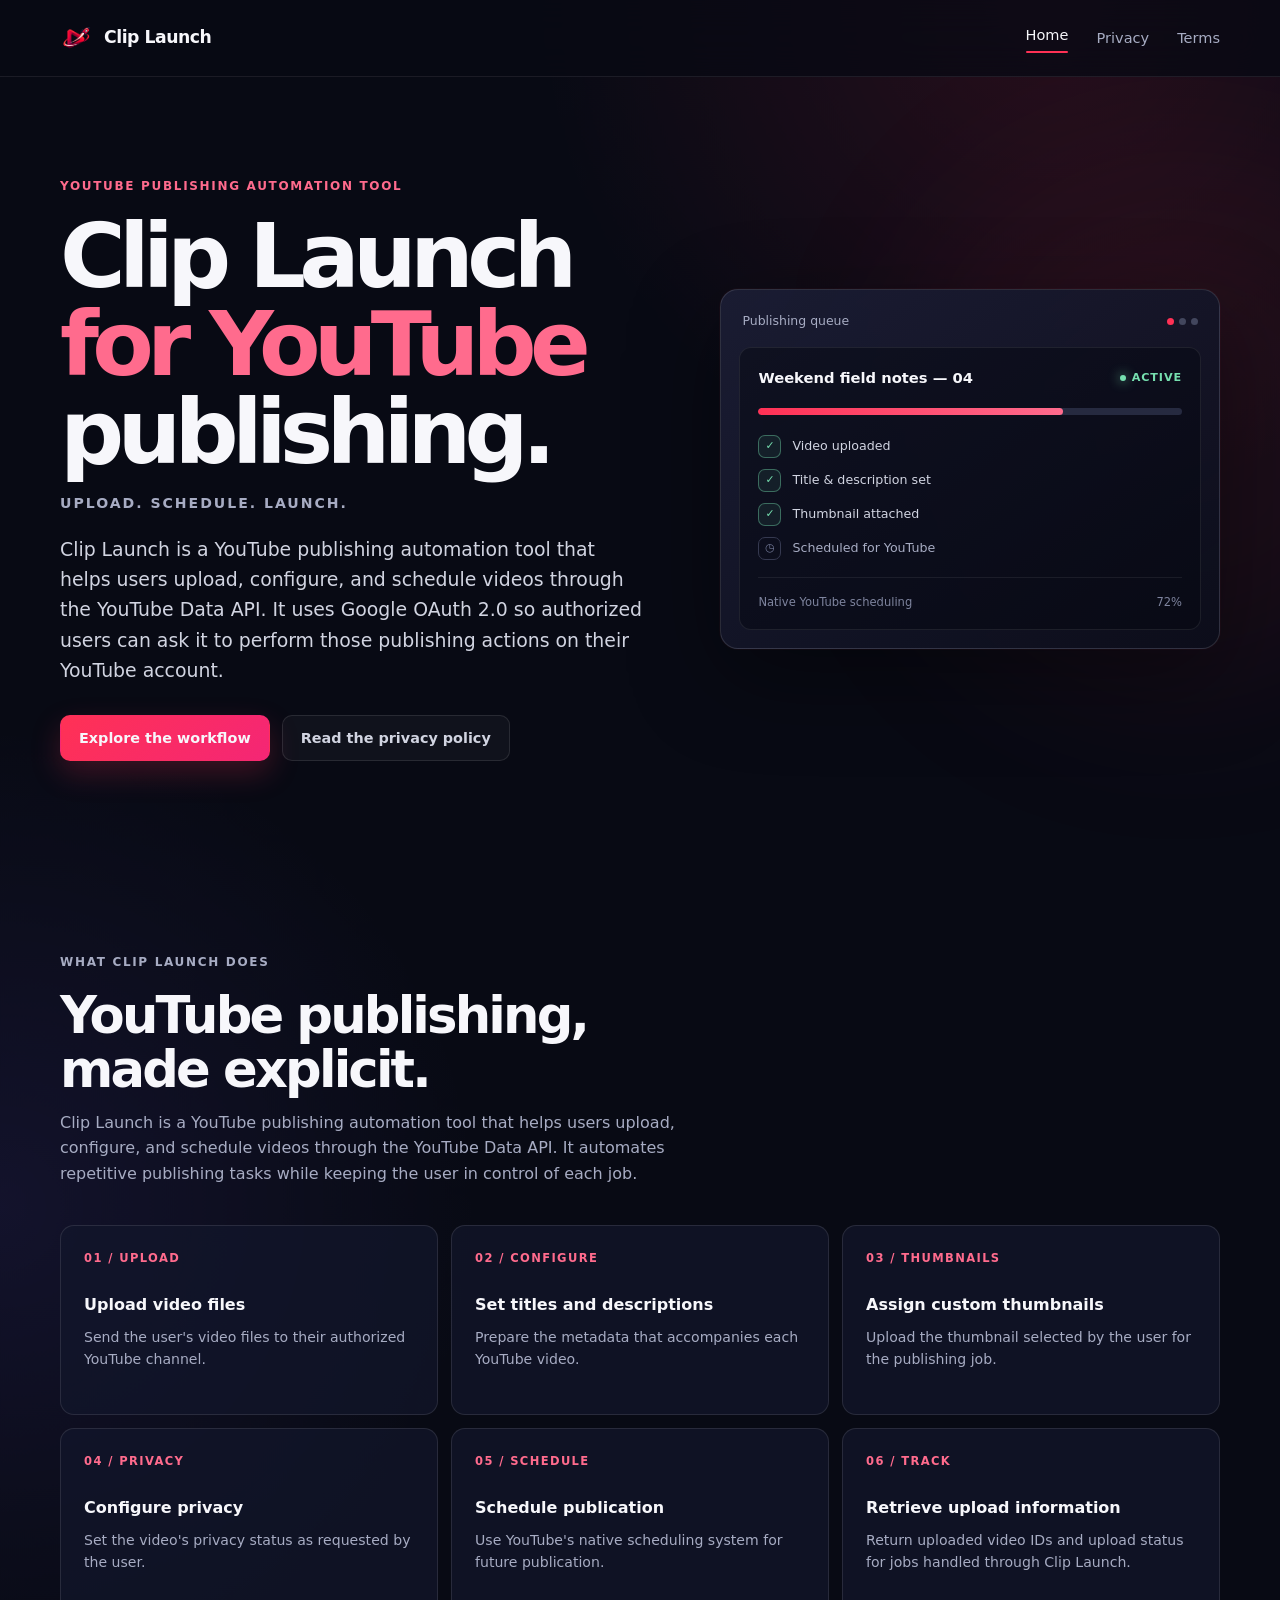
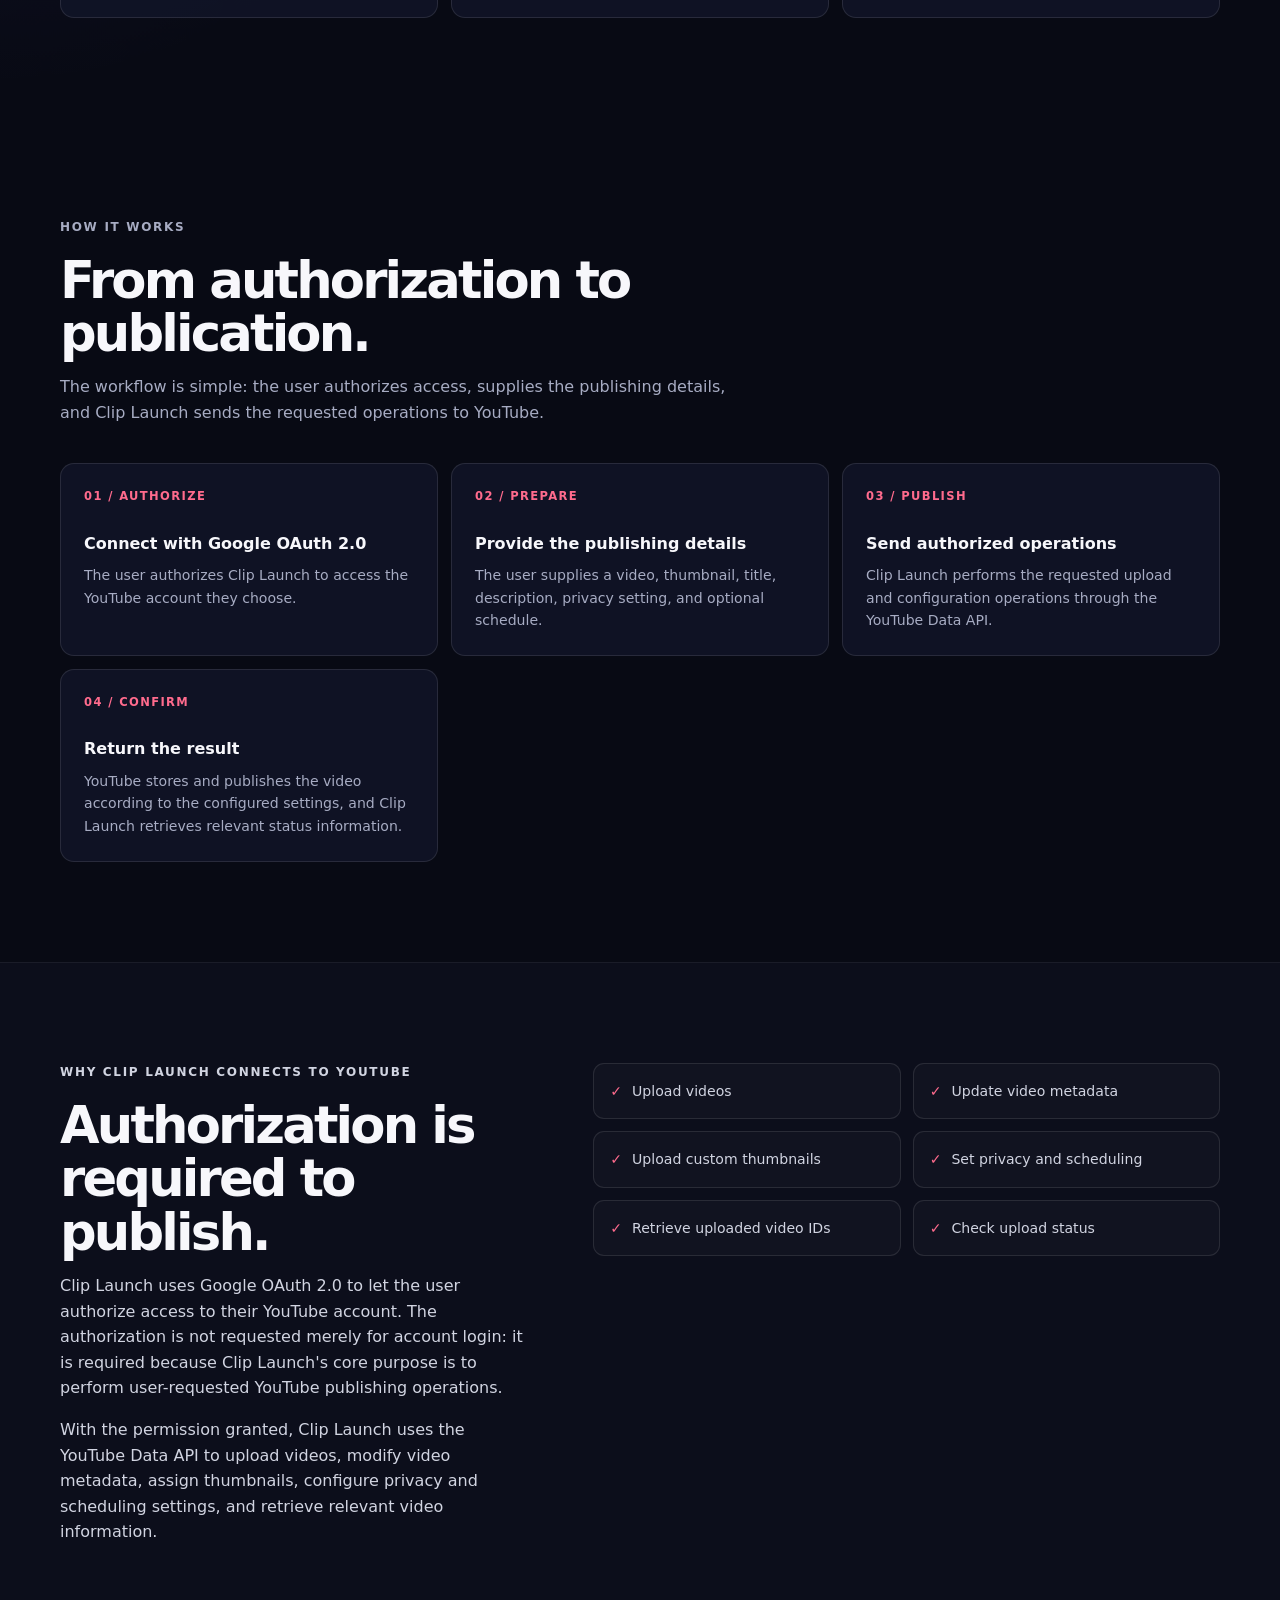
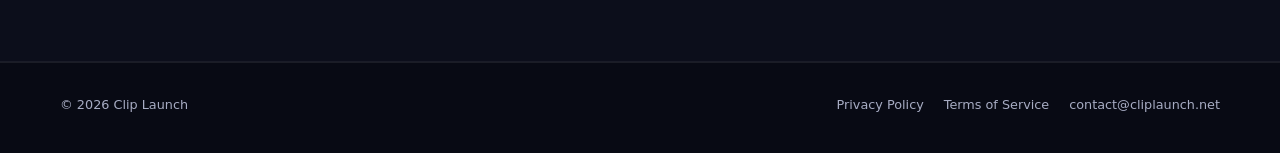
==== commit 50456597: "Make homepage purpose explicit for Google review" ====
--- a/index.html
+++ b/index.html
@@ -8,12 +8,12 @@
   <meta name="theme-color" content="#080a14">
   <meta property="og:type" content="website">
   <meta property="og:title" content="Clip Launch — YouTube Publishing Automation">
-  <meta property="og:description" content="Upload, configure, and schedule YouTube videos with a focused publishing workflow.">
+  <meta property="og:description" content="Clip Launch is a YouTube publishing automation tool that helps users upload, configure, and schedule videos through the YouTube Data API.">
   <meta property="og:url" content="https://cliplaunch.net/">
   <meta property="og:image" content="https://cliplaunch.net/assets/cliplaunch-logo.png">
   <meta name="twitter:card" content="summary">
   <meta name="twitter:title" content="Clip Launch — YouTube Publishing Automation">
-  <meta name="twitter:description" content="Upload, configure, and schedule YouTube videos with a focused publishing workflow.">
+  <meta name="twitter:description" content="Clip Launch is a YouTube publishing automation tool that helps users upload, configure, and schedule videos through the YouTube Data API.">
   <link rel="icon" href="/assets/cliplaunch-logo.png" type="image/png">
   <link rel="stylesheet" href="/assets/styles.css">
 </head>
@@ -34,9 +34,10 @@
     <section class="hero">
       <div class="container hero-grid">
         <div>
-          <p class="eyebrow">Private YouTube publishing tool</p>
-          <h1>Upload.<br><span>Schedule.</span><br>Launch.</h1>
-          <p class="lede">Clip Launch is a YouTube publishing automation tool that helps users upload, configure, and schedule videos through the YouTube Data API.</p>
+          <p class="eyebrow">YouTube publishing automation tool</p>
+          <h1>Clip Launch<br><span>for YouTube</span><br>publishing.</h1>
+          <p class="hero-tagline">Upload. Schedule. Launch.</p>
+          <p class="lede">Clip Launch is a YouTube publishing automation tool that helps users upload, configure, and schedule videos through the YouTube Data API. It uses Google OAuth 2.0 so authorized users can ask it to perform those publishing actions on their YouTube account.</p>
           <div class="hero-actions">
             <a class="button button-primary" href="#what-it-does">Explore the workflow</a>
             <a class="button button-secondary" href="/privacy/">Read the privacy policy</a>
--- a/assets/styles.css
+++ b/assets/styles.css
@@ -62,6 +62,7 @@
 .hero::after { content: ""; position: absolute; width: 520px; height: 520px; right: -160px; top: 90px; border-radius: 50%; background: rgba(255,49,85,.08); filter: blur(90px); pointer-events: none; }
 .hero-grid { display: grid; grid-template-columns: minmax(0, 1.08fr) minmax(360px, .92fr); align-items: center; gap: 74px; }
 .eyebrow, .kicker { margin: 0 0 17px; color: var(--pink); font-size: .75rem; font-weight: 760; letter-spacing: .14em; text-transform: uppercase; }
+.hero-tagline { margin: -7px 0 20px; color: var(--muted); font-size: .88rem; font-weight: 760; letter-spacing: .14em; text-transform: uppercase; }
 h1, h2, h3, p { margin-top: 0; }
 h1 { max-width: 690px; margin-bottom: 22px; font-size: clamp(3.4rem, 7vw, 5.9rem); line-height: .98; letter-spacing: -.075em; }
 h1 span { color: var(--pink); }
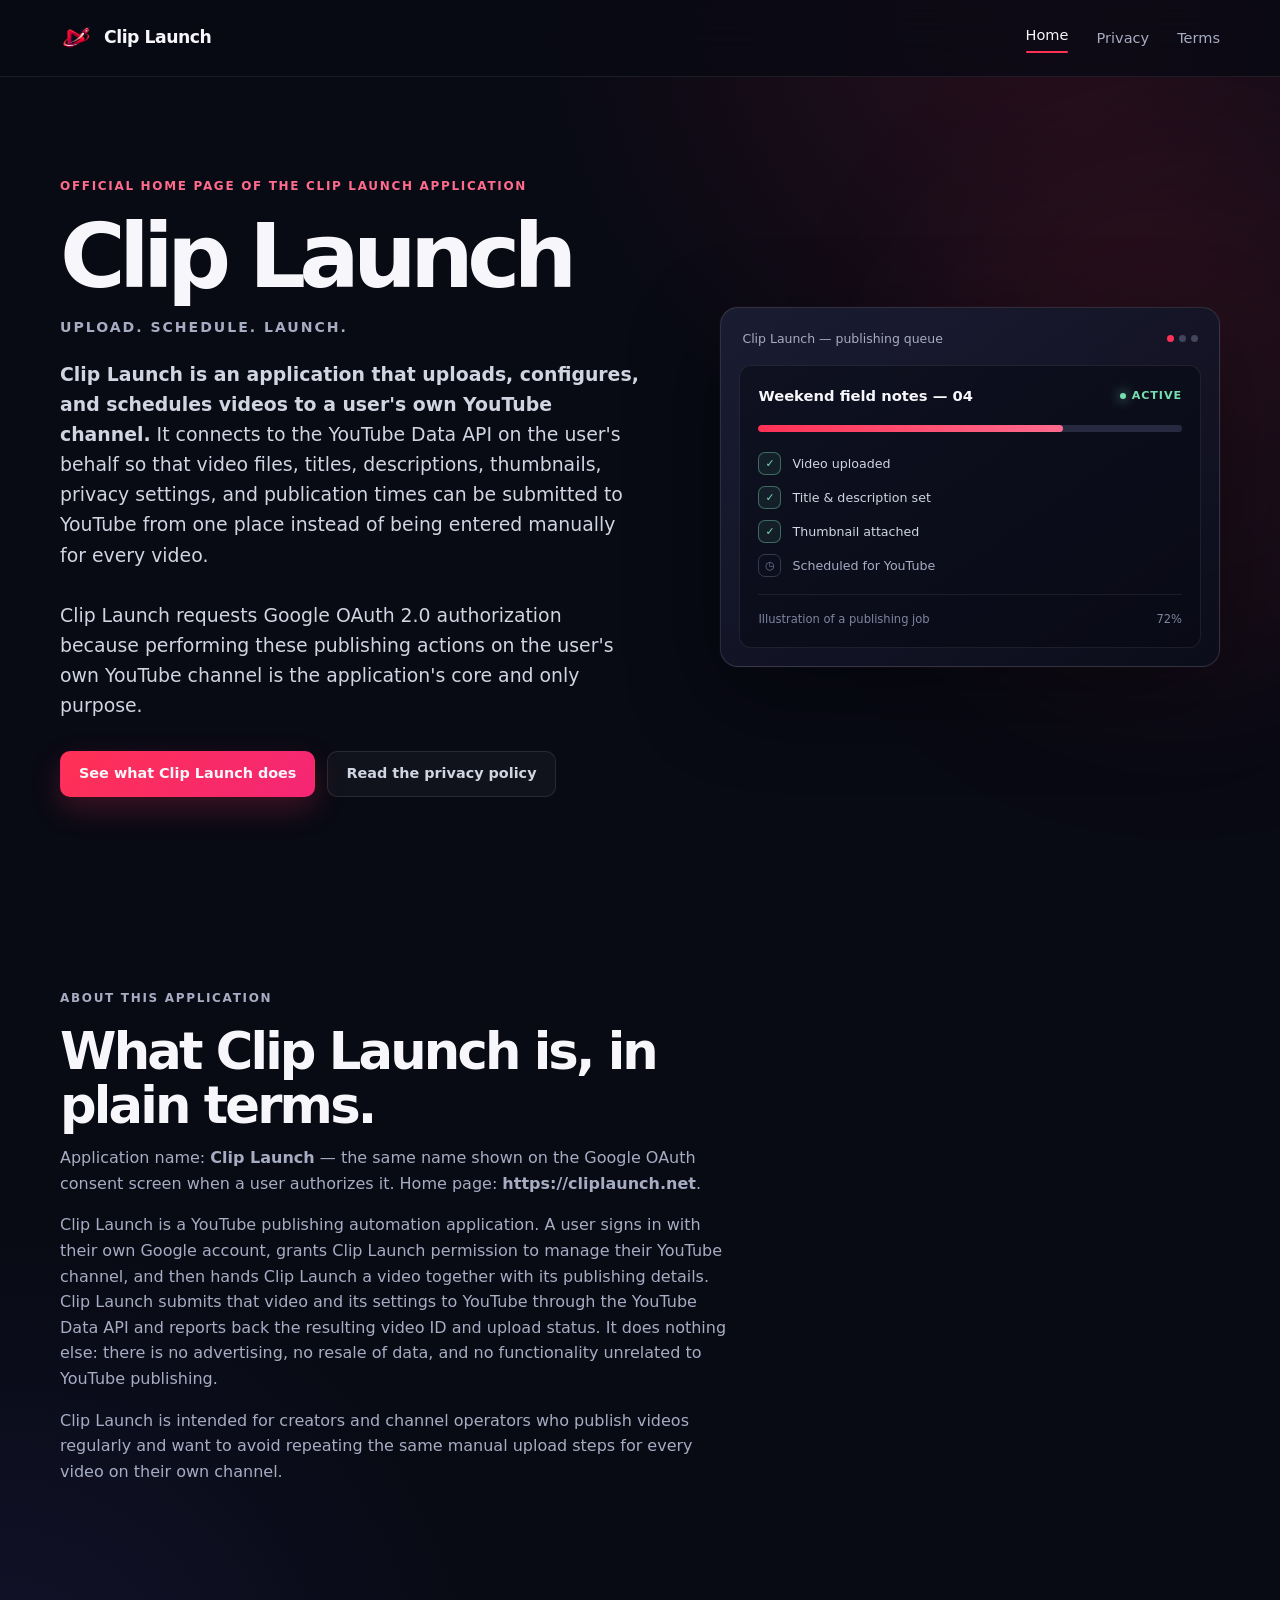
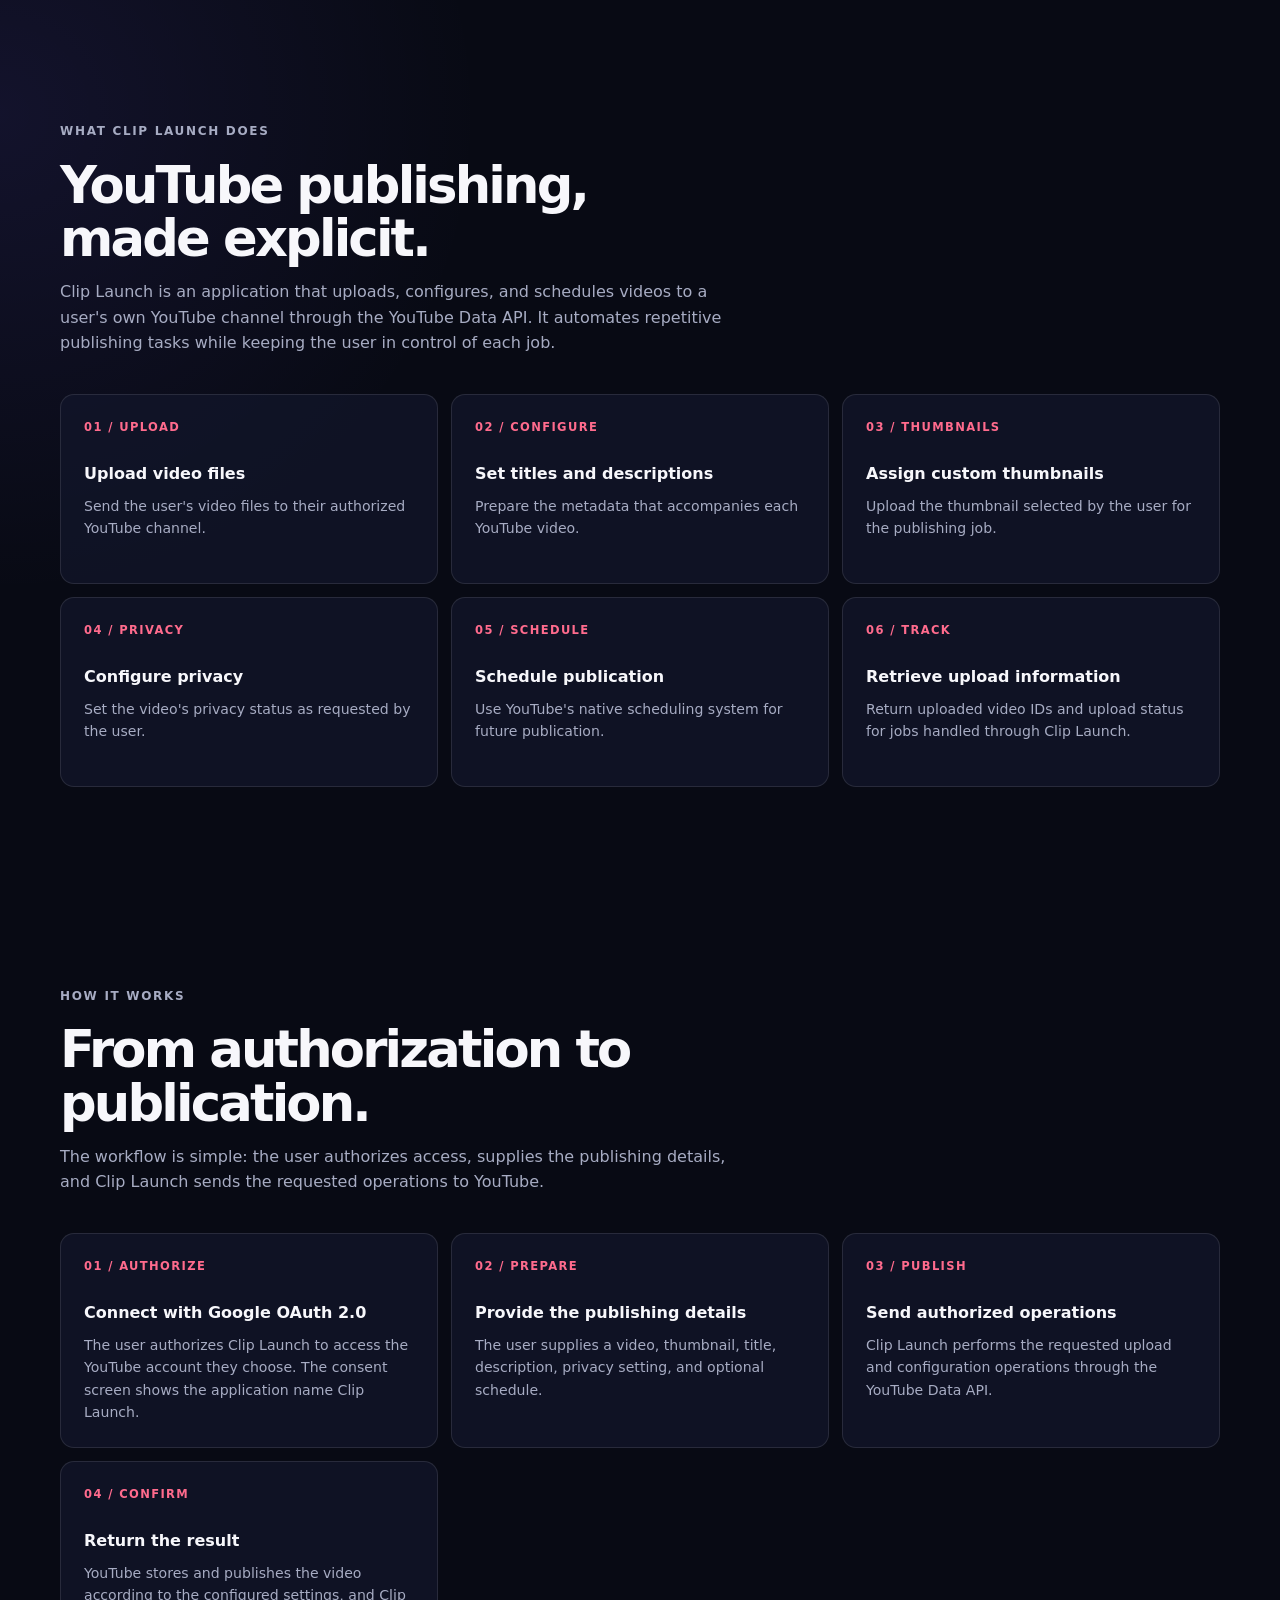
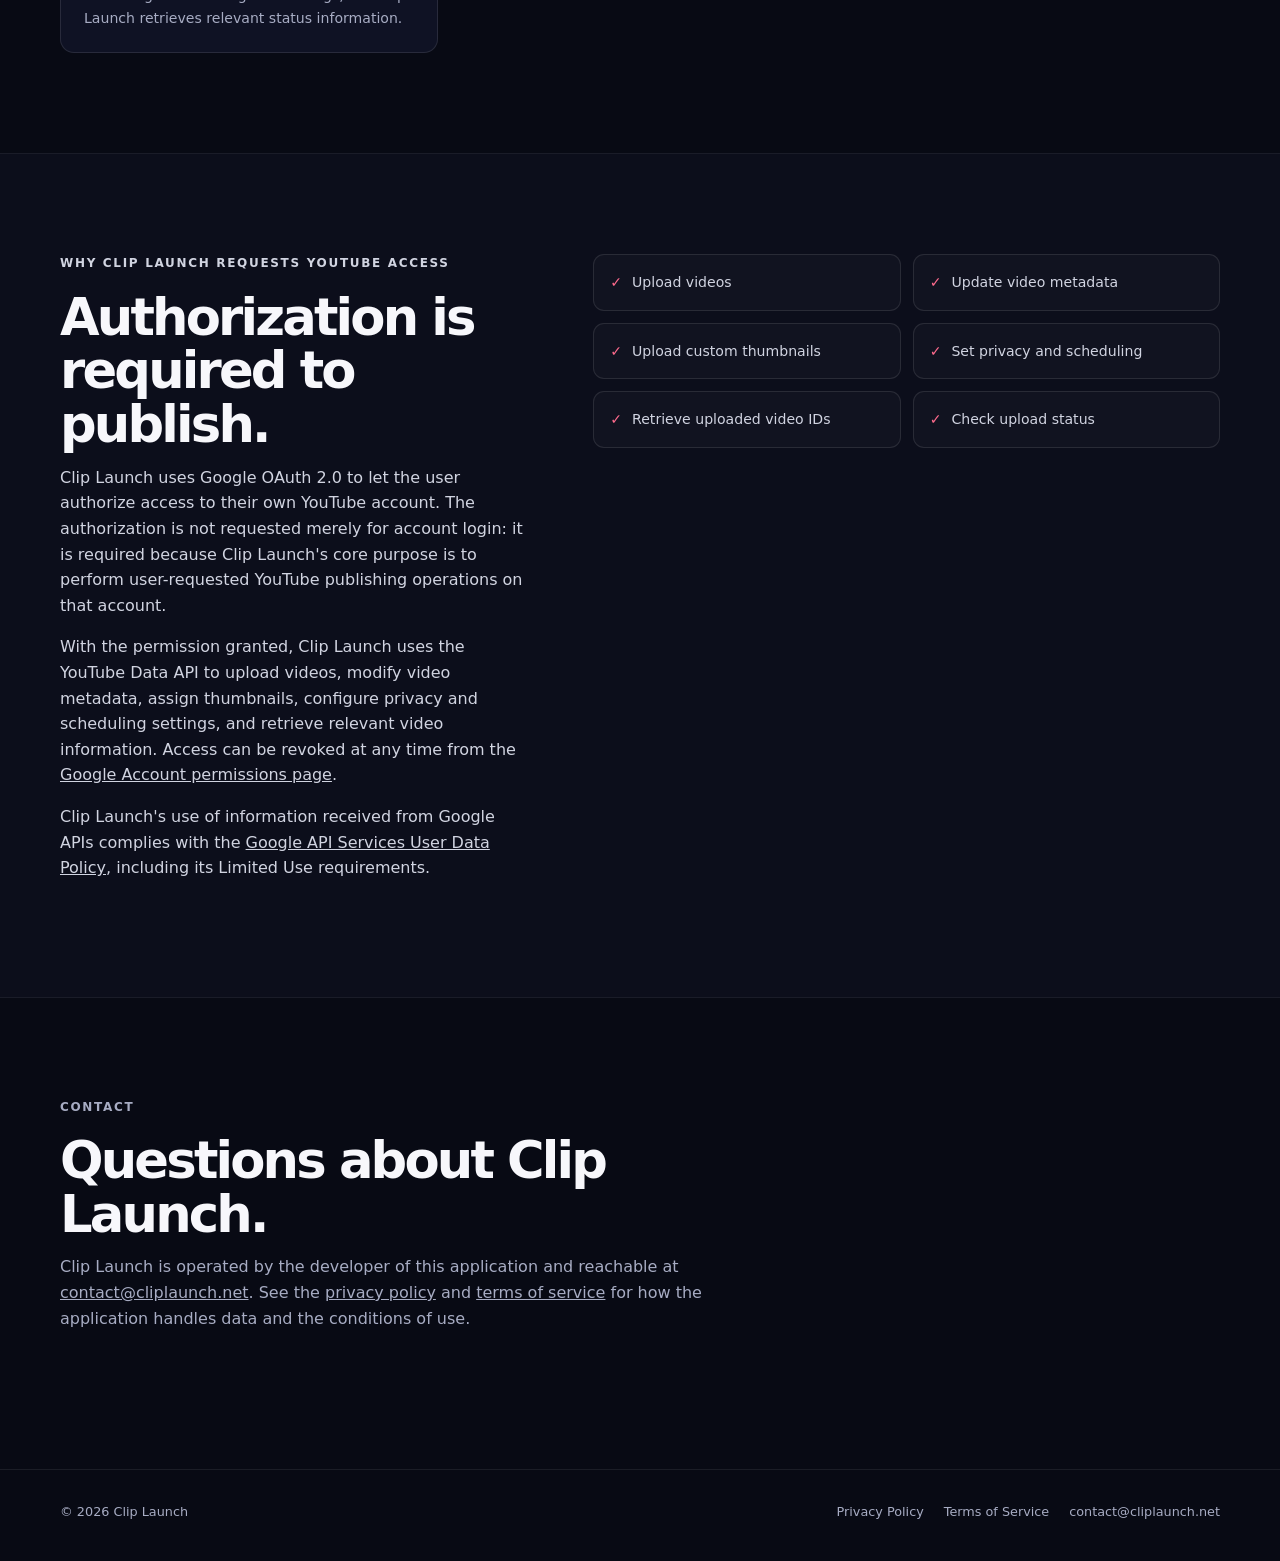
==== commit 575d8b2c: "Align homepage name and purpose with OAuth consent screen Google's branding review flagged two issue" ====
--- a/index.html
+++ b/index.html
@@ -3,19 +3,35 @@
 <head>
   <meta charset="utf-8">
   <meta name="viewport" content="width=device-width, initial-scale=1">
-  <title>Clip Launch — YouTube Publishing Automation</title>
-  <meta name="description" content="Clip Launch is a YouTube publishing automation tool for uploading, configuring, and scheduling videos through the YouTube Data API.">
+  <title>Clip Launch</title>
+  <meta name="application-name" content="Clip Launch">
+  <meta name="description" content="Clip Launch is an application that uploads, configures, and schedules videos to a user's own YouTube channel through the YouTube Data API, using Google OAuth 2.0 for authorization.">
   <meta name="theme-color" content="#080a14">
   <meta property="og:type" content="website">
-  <meta property="og:title" content="Clip Launch — YouTube Publishing Automation">
-  <meta property="og:description" content="Clip Launch is a YouTube publishing automation tool that helps users upload, configure, and schedule videos through the YouTube Data API.">
+  <meta property="og:site_name" content="Clip Launch">
+  <meta property="og:title" content="Clip Launch">
+  <meta property="og:description" content="Clip Launch is an application that uploads, configures, and schedules videos to a user's own YouTube channel through the YouTube Data API.">
   <meta property="og:url" content="https://cliplaunch.net/">
   <meta property="og:image" content="https://cliplaunch.net/assets/cliplaunch-logo.png">
   <meta name="twitter:card" content="summary">
-  <meta name="twitter:title" content="Clip Launch — YouTube Publishing Automation">
-  <meta name="twitter:description" content="Clip Launch is a YouTube publishing automation tool that helps users upload, configure, and schedule videos through the YouTube Data API.">
+  <meta name="twitter:title" content="Clip Launch">
+  <meta name="twitter:description" content="Clip Launch is an application that uploads, configures, and schedules videos to a user's own YouTube channel through the YouTube Data API.">
+  <link rel="canonical" href="https://cliplaunch.net/">
   <link rel="icon" href="/assets/cliplaunch-logo.png" type="image/png">
   <link rel="stylesheet" href="/assets/styles.css">
+  <script type="application/ld+json">
+  {
+    "@context": "https://schema.org",
+    "@type": "SoftwareApplication",
+    "name": "Clip Launch",
+    "url": "https://cliplaunch.net/",
+    "applicationCategory": "MultimediaApplication",
+    "operatingSystem": "Web",
+    "description": "Clip Launch is an application that uploads, configures, and schedules videos to a user's own YouTube channel through the YouTube Data API, using Google OAuth 2.0 for authorization.",
+    "privacyPolicy": "https://cliplaunch.net/privacy/",
+    "termsOfService": "https://cliplaunch.net/terms/"
+  }
+  </script>
 </head>
 <body>
   <a class="skip-link" href="#main">Skip to content</a>
@@ -34,17 +50,18 @@
     <section class="hero">
       <div class="container hero-grid">
         <div>
-          <p class="eyebrow">YouTube publishing automation tool</p>
-          <h1>Clip Launch<br><span>for YouTube</span><br>publishing.</h1>
+          <p class="eyebrow">Official home page of the Clip Launch application</p>
+          <h1>Clip Launch</h1>
           <p class="hero-tagline">Upload. Schedule. Launch.</p>
-          <p class="lede">Clip Launch is a YouTube publishing automation tool that helps users upload, configure, and schedule videos through the YouTube Data API. It uses Google OAuth 2.0 so authorized users can ask it to perform those publishing actions on their YouTube account.</p>
+          <p class="lede"><strong>Clip Launch is an application that uploads, configures, and schedules videos to a user's own YouTube channel.</strong> It connects to the YouTube Data API on the user's behalf so that video files, titles, descriptions, thumbnails, privacy settings, and publication times can be submitted to YouTube from one place instead of being entered manually for every video.</p>
+          <p class="lede">Clip Launch requests Google OAuth 2.0 authorization because performing these publishing actions on the user's own YouTube channel is the application's core and only purpose.</p>
           <div class="hero-actions">
-            <a class="button button-primary" href="#what-it-does">Explore the workflow</a>
+            <a class="button button-primary" href="#what-it-does">See what Clip Launch does</a>
             <a class="button button-secondary" href="/privacy/">Read the privacy policy</a>
           </div>
         </div>
         <div class="workflow-card" aria-label="Illustration of a Clip Launch publishing job">
-          <div class="workflow-top"><span>Publishing queue</span><span class="window-dots"><i></i><i></i><i></i></span></div>
+          <div class="workflow-top"><span>Clip Launch — publishing queue</span><span class="window-dots"><i></i><i></i><i></i></span></div>
           <div class="job-panel">
             <div class="job-title"><span>Weekend field notes — 04</span><span class="live-pill">Active</span></div>
             <div class="progress-track"><div class="progress-bar"></div></div>
@@ -54,8 +71,20 @@
               <div class="step is-done"><span class="step-icon">✓</span><span>Thumbnail attached</span></div>
               <div class="step"><span class="step-icon">◷</span><span>Scheduled for YouTube</span></div>
             </div>
-            <div class="card-foot"><span>Native YouTube scheduling</span><span>72%</span></div>
+            <div class="card-foot"><span>Illustration of a publishing job</span><span>72%</span></div>
           </div>
+        </div>
+      </div>
+    </section>
+
+    <section class="section" id="about">
+      <div class="container">
+        <div class="section-heading">
+          <p class="kicker">About this application</p>
+          <h2>What Clip Launch is, in plain terms.</h2>
+          <p>Application name: <strong>Clip Launch</strong> — the same name shown on the Google OAuth consent screen when a user authorizes it. Home page: <strong>https://cliplaunch.net</strong>.</p>
+          <p>Clip Launch is a YouTube publishing automation application. A user signs in with their own Google account, grants Clip Launch permission to manage their YouTube channel, and then hands Clip Launch a video together with its publishing details. Clip Launch submits that video and its settings to YouTube through the YouTube Data API and reports back the resulting video ID and upload status. It does nothing else: there is no advertising, no resale of data, and no functionality unrelated to YouTube publishing.</p>
+          <p>Clip Launch is intended for creators and channel operators who publish videos regularly and want to avoid repeating the same manual upload steps for every video on their own channel.</p>
         </div>
       </div>
     </section>
@@ -65,7 +94,7 @@
         <div class="section-heading">
           <p class="kicker">What Clip Launch does</p>
           <h2>YouTube publishing, made explicit.</h2>
-          <p>Clip Launch is a YouTube publishing automation tool that helps users upload, configure, and schedule videos through the YouTube Data API. It automates repetitive publishing tasks while keeping the user in control of each job.</p>
+          <p>Clip Launch is an application that uploads, configures, and schedules videos to a user's own YouTube channel through the YouTube Data API. It automates repetitive publishing tasks while keeping the user in control of each job.</p>
         </div>
         <div class="feature-grid">
           <article class="feature-card"><div class="feature-number">01 / UPLOAD</div><h3>Upload video files</h3><p>Send the user's video files to their authorized YouTube channel.</p></article>
@@ -86,7 +115,7 @@
           <p>The workflow is simple: the user authorizes access, supplies the publishing details, and Clip Launch sends the requested operations to YouTube.</p>
         </div>
         <div class="feature-grid">
-          <article class="feature-card"><div class="feature-number">01 / AUTHORIZE</div><h3>Connect with Google OAuth 2.0</h3><p>The user authorizes Clip Launch to access the YouTube account they choose.</p></article>
+          <article class="feature-card"><div class="feature-number">01 / AUTHORIZE</div><h3>Connect with Google OAuth 2.0</h3><p>The user authorizes Clip Launch to access the YouTube account they choose. The consent screen shows the application name Clip Launch.</p></article>
           <article class="feature-card"><div class="feature-number">02 / PREPARE</div><h3>Provide the publishing details</h3><p>The user supplies a video, thumbnail, title, description, privacy setting, and optional schedule.</p></article>
           <article class="feature-card"><div class="feature-number">03 / PUBLISH</div><h3>Send authorized operations</h3><p>Clip Launch performs the requested upload and configuration operations through the YouTube Data API.</p></article>
           <article class="feature-card"><div class="feature-number">04 / CONFIRM</div><h3>Return the result</h3><p>YouTube stores and publishes the video according to the configured settings, and Clip Launch retrieves relevant status information.</p></article>
@@ -97,10 +126,11 @@
     <section class="section section-tint" id="why-youtube">
       <div class="container api-grid">
         <div class="api-copy">
-          <p class="kicker">Why Clip Launch connects to YouTube</p>
+          <p class="kicker">Why Clip Launch requests YouTube access</p>
           <h2>Authorization is required to publish.</h2>
-          <p>Clip Launch uses Google OAuth 2.0 to let the user authorize access to their YouTube account. The authorization is not requested merely for account login: it is required because Clip Launch's core purpose is to perform user-requested YouTube publishing operations.</p>
-          <p>With the permission granted, Clip Launch uses the YouTube Data API to upload videos, modify video metadata, assign thumbnails, configure privacy and scheduling settings, and retrieve relevant video information.</p>
+          <p>Clip Launch uses Google OAuth 2.0 to let the user authorize access to their own YouTube account. The authorization is not requested merely for account login: it is required because Clip Launch's core purpose is to perform user-requested YouTube publishing operations on that account.</p>
+          <p>With the permission granted, Clip Launch uses the YouTube Data API to upload videos, modify video metadata, assign thumbnails, configure privacy and scheduling settings, and retrieve relevant video information. Access can be revoked at any time from the <a href="https://myaccount.google.com/permissions" target="_blank" rel="noopener">Google Account permissions page</a>.</p>
+          <p>Clip Launch's use of information received from Google APIs complies with the <a href="https://developers.google.com/terms/api-services-user-data-policy" target="_blank" rel="noopener">Google API Services User Data Policy</a>, including its Limited Use requirements.</p>
         </div>
         <div class="api-list">
           <div class="list-item">Upload videos</div>
@@ -113,6 +143,16 @@
       </div>
     </section>
 
+    <section class="section" id="contact">
+      <div class="container">
+        <div class="section-heading">
+          <p class="kicker">Contact</p>
+          <h2>Questions about Clip Launch.</h2>
+          <p>Clip Launch is operated by the developer of this application and reachable at <a data-contact-email href="mailto:contact@cliplaunch.net">contact@cliplaunch.net</a>. See the <a href="/privacy/">privacy policy</a> and <a href="/terms/">terms of service</a> for how the application handles data and the conditions of use.</p>
+        </div>
+      </div>
+    </section>
+
   </main>
 
   <footer class="site-footer">
